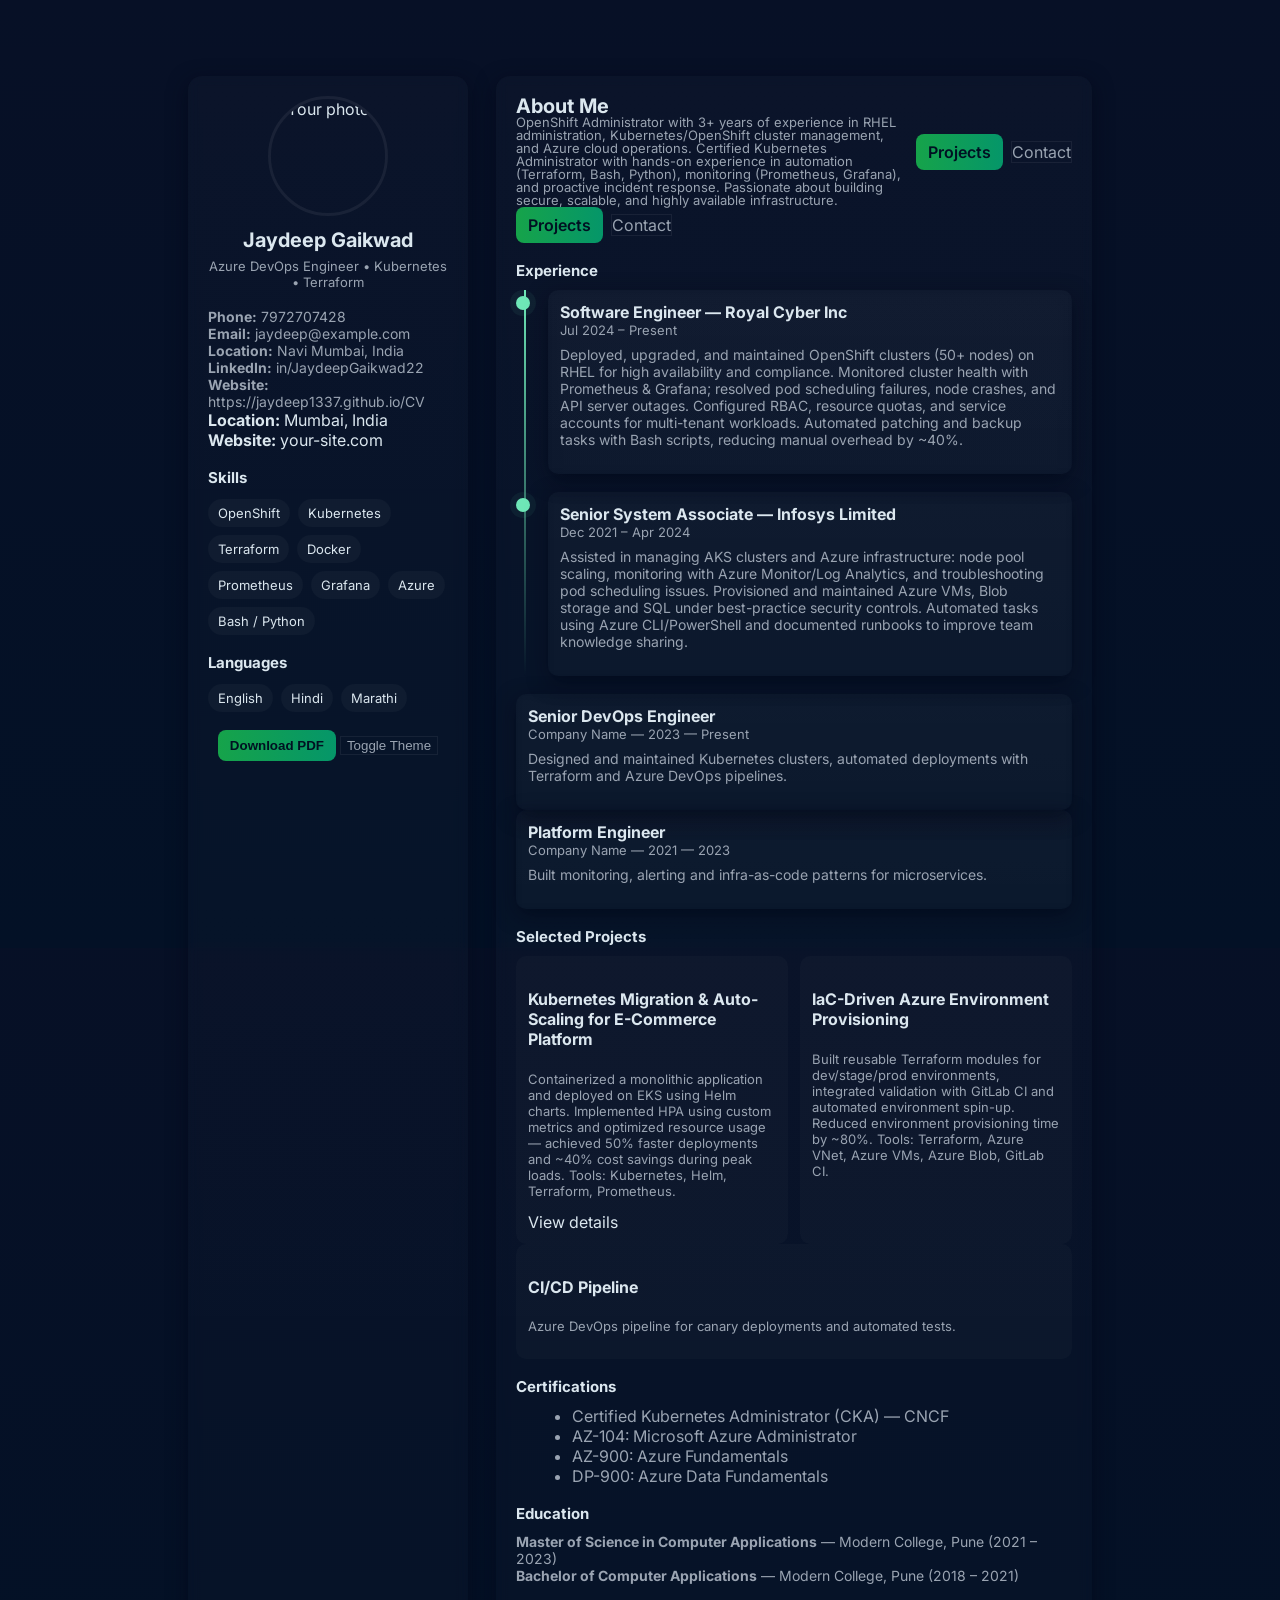
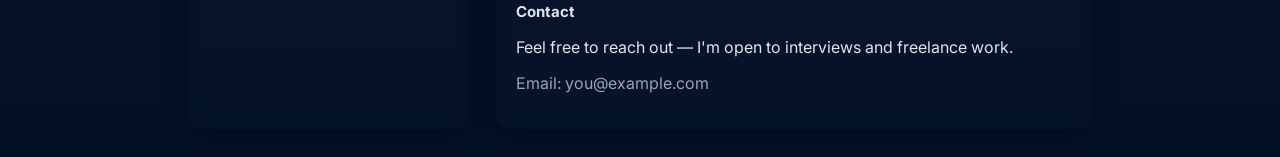
==== index.html @ 0536d194 "Add initial resume HTML structure" ====
<!doctype html>
<html lang="en">
<head>
  <meta charset="utf-8" />
  <meta name="viewport" content="width=device-width,initial-scale=1" />
  <title>Your Name — Resume</title>
  <meta name="description" content="Animated, responsive resume / CV" />
  <!-- Google Font -->
  <link href="https://fonts.googleapis.com/css2?family=Inter:wght@300;400;600;700&display=swap" rel="stylesheet">
  <style>
    /* ---------- CSS VARIABLES & RESET ---------- */
    :root{
      --bg: #0f1724;
      --card: #0b1220;
      --muted: #9aa4b2;
      --accent: #6ee7b7;
      --glass: rgba(255,255,255,0.03);
      --radius: 14px;
      --max-width: 960px;
      --trans: 400ms cubic-bezier(.2,.9,.2,1);
    }
    *{box-sizing:border-box}
    html,body{height:100%;margin:0;font-family:Inter,system-ui,Segoe UI,Roboto,'Helvetica Neue',Arial;color: #dbe7ef;background: linear-gradient(180deg,#071026 0%, #031126 100%);-webkit-font-smoothing:antialiased}
    a{color:inherit;text-decoration:none}

    /* ---------- LAYOUT ---------- */
    .wrap{max-width:var(--max-width);margin:48px auto;padding:28px;display:grid;grid-template-columns:280px 1fr;gap:28px}
    @media (max-width:880px){.wrap{grid-template-columns:1fr;padding:20px} .left{order:2} .right{order:1}}

    .card{background:linear-gradient(180deg, rgba(255,255,255,0.02), rgba(255,255,255,0.01));backdrop-filter: blur(6px);padding:20px;border-radius:var(--radius);box-shadow:0 6px 20px rgba(2,6,23,0.6)}

    /* ---------- LEFT COLUMN ---------- */
    .left .photo{width:120px;height:120px;border-radius:50%;overflow:hidden;margin:0 auto;border:3px solid rgba(255,255,255,0.06)}
    .name{margin-top:12px;text-align:center}
    .name h1{font-size:20px;margin:0}
    .name p{margin:6px 0 0;color:var(--muted);font-size:13px}
    .contact{margin-top:16px;font-size:14px;color:var(--muted)}
    .skill-list{display:flex;flex-wrap:wrap;gap:8px;margin-top:12px}
    .skill{background:var(--glass);padding:6px 10px;border-radius:999px;font-size:13px}

    /* ---------- RIGHT COLUMN ---------- */
    .hero{display:flex;align-items:center;justify-content:space-between;gap:12px}
    .title{line-height:1}
    .title h2{margin:0;font-size:20px}
    .title span{display:block;color:var(--muted);font-size:13px}

    .section{margin-top:18px}
    .section h3{margin:0 0 10px 0;font-size:15px}
    .exp-item{padding:12px;border-radius:10px;transition:transform var(--trans)}

    /* ---------- TIMELINE ---------- */
    .timeline{position:relative}
    .timeline::before{content:'';position:absolute;left:8px;top:0;bottom:0;width:2px;background:linear-gradient(180deg,var(--accent),transparent)}
    .timeline .entry{position:relative;padding-left:32px;margin-bottom:18px}
    .timeline .entry .dot{position:absolute;left:0;top:6px;width:14px;height:14px;border-radius:50%;background:var(--accent);box-shadow:0 0 0 6px rgba(110,231,183,0.06)}

    /* ---------- PROJECT CARDS ---------- */
    .projects{display:grid;grid-template-columns:repeat(auto-fit,minmax(220px,1fr));gap:12px}
    .project{padding:12px;border-radius:10px;background:rgba(255,255,255,0.02)}

    /* ---------- CTA FOOTER ---------- */
    .cta{display:flex;gap:8px;align-items:center}
    .btn{padding:8px 12px;border-radius:8px;border:0;background:linear-gradient(90deg,#16a34a,#059669);color:#012;cursor:pointer;font-weight:600}
    .ghost{background:transparent;border:1px solid rgba(255,255,255,0.06);color:var(--muted)}

    /* ---------- ANIMATIONS & REVEAL ---------- */
    .reveal{opacity:0;transform:translateY(16px);transition:opacity 520ms ease,transform 520ms ease}
    .reveal.is-visible{opacity:1;transform:none}
    .fade-in{animation:float 6s ease-in-out infinite}
    @keyframes float{0%{transform:translateY(0)}50%{transform:translateY(-6px)}100%{transform:translateY(0)}}

    /* ---------- PRINT STYLES ---------- */
    @media print{body{background:white;color:black} .wrap{max-width:100%;grid-template-columns:1fr} .left .photo{display:none} .btn, .ghost{display:none}}
  </style>
</head>
<body>
  <main class="wrap">
    <aside class="left card">
      <div class="photo">
        <!-- Replace with your profile image (square) -->
        <img src="https://avatars.githubusercontent.com/u/0?v=4" alt="Your photo" style="width:100%;height:100%;object-fit:cover">
      </div>
      <div class="name">
        <h1 id="your-name">Jaydeep Gaikwad</h1>
        <p id="role">Red Hat OpenShift Engineer • Azure • Kubernetes • Terraform</p>
      </div>

      <div class="section contact" aria-label="contact">
        <div><strong>Phone:</strong> 7972707428</div>
        <div><strong>Email:</strong> <a href="mailto:jaydeep.gaikwad@outlook.com" id="email">jaydeep.gaikwad@outlook.com</a></div>
        <div><strong>Location:</strong> Navi Mumbai, India</div>
        <div><strong>LinkedIn:</strong> <a href="https://www.linkedin.com/in/JaydeepGaikwad22" target="_blank">in/JaydeepGaikwad22</a></div>
        <div><strong>Website:</strong> <a href="https://jaydeep1337.github.io/CV" id="website">https://jaydeep1337.github.io/CV</a></div>
      </div>
        <div><strong>Location:</strong> Mumbai, India</div>
        <div><strong>Website:</strong> <a href="#" id="website">your-site.com</a></div>
      </div>

      <div class="section">
        <h3>Skills</h3>
        <div class="skill-list" id="skills">
          <span class="skill">OpenShift</span>
          <span class="skill">Kubernetes</span>
          <span class="skill">Terraform</span>
          <span class="skill">Docker</span>
          <span class="skill">Prometheus</span>
          <span class="skill">Grafana</span>
          <span class="skill">Azure</span>
          <span class="skill">Bash / Python</span>
        </div>
      </div>

      <div class="section">
        <h3>Languages</h3>
        <div class="skill-list">
          <span class="skill">English</span>
          <span class="skill">Hindi</span>
          <span class="skill">Marathi</span>
        </div>
      </div>

      <div class="section" style="margin-top:18px;text-align:center">
        <button class="btn" onclick="downloadPDF()">Download PDF</button>
        <button class="ghost" onclick="toggleTheme()">Toggle Theme</button>
      </div>
    </aside>

    <section class="right card">
      <div class="hero">
        <div class="title">
          <h2 class="reveal">About Me</h2>
          <span class="reveal">OpenShift Administrator with 3+ years of experience in RHEL administration, Kubernetes/OpenShift cluster management, and Azure cloud operations. Certified Kubernetes Administrator with hands-on experience in automation (Terraform, Bash, Python), monitoring (Prometheus, Grafana), and proactive incident response. Passionate about building secure, scalable, and highly available infrastructure.</span>
        </div>
        <div class="cta">
          <a class="btn" href="#projects">Projects</a>
          <a class="ghost" href="#contact">Contact</a>
        </div>
      </div>
        <div class="cta">
          <a class="btn" href="#projects">Projects</a>
          <a class="ghost" href="#contact">Contact</a>
        </div>
      </div>

      <div class="section" id="experience">
        <h3>Experience</h3>
        <div class="timeline">
          <div class="entry reveal">
            <div class="dot"></div>
            <div class="exp-item card">
              <strong>Software Engineer — Royal Cyber Inc</strong>
              <div style="color:var(--muted);font-size:13px">Jul 2024 – Present</div>
              <p style="margin-top:8px;color:var(--muted);font-size:14px">Deployed, upgraded, and maintained OpenShift clusters (50+ nodes) on RHEL for high availability and compliance. Monitored cluster health with Prometheus & Grafana; resolved pod scheduling failures, node crashes, and API server outages. Configured RBAC, resource quotas, and service accounts for multi-tenant workloads. Automated patching and backup tasks with Bash scripts, reducing manual overhead by ~40%.</p>
            </div>
          </div>

          <div class="entry reveal">
            <div class="dot"></div>
            <div class="exp-item card">
              <strong>Senior System Associate — Infosys Limited</strong>
              <div style="color:var(--muted);font-size:13px">Dec 2021 – Apr 2024</div>
              <p style="margin-top:8px;color:var(--muted);font-size:14px">Assisted in managing AKS clusters and Azure infrastructure: node pool scaling, monitoring with Azure Monitor/Log Analytics, and troubleshooting pod scheduling issues. Provisioned and maintained Azure VMs, Blob storage and SQL under best-practice security controls. Automated tasks using Azure CLI/PowerShell and documented runbooks to improve team knowledge sharing.</p>
            </div>
          </div>
        </div>
            <div class="exp-item card">
              <strong>Senior DevOps Engineer</strong>
              <div style="color:var(--muted);font-size:13px">Company Name — 2023 — Present</div>
              <p style="margin-top:8px;color:var(--muted);font-size:14px">Designed and maintained Kubernetes clusters, automated deployments with Terraform and Azure DevOps pipelines.</p>
            </div>
          </div>

          <div class="entry reveal">
            <div class="dot"></div>
            <div class="exp-item card">
              <strong>Platform Engineer</strong>
              <div style="color:var(--muted);font-size:13px">Company Name — 2021 — 2023</div>
              <p style="margin-top:8px;color:var(--muted);font-size:14px">Built monitoring, alerting and infra-as-code patterns for microservices.
              </p>
            </div>
          </div>
        </div>
      </div>

      <div class="section" id="projects">
        <h3>Selected Projects</h3>
        <div class="projects">
          <article class="project reveal">
            <h4>Kubernetes Migration & Auto-Scaling for E-Commerce Platform</h4>
            <p style="color:var(--muted);font-size:13px">Containerized a monolithic application and deployed on EKS using Helm charts. Implemented HPA using custom metrics and optimized resource usage — achieved 50% faster deployments and ~40% cost savings during peak loads. Tools: Kubernetes, Helm, Terraform, Prometheus.</p>
            <div style="margin-top:8px"><a href="#">View details</a></div>
          </article>

          <article class="project reveal">
            <h4>IaC-Driven Azure Environment Provisioning</h4>
            <p style="color:var(--muted);font-size:13px">Built reusable Terraform modules for dev/stage/prod environments, integrated validation with GitLab CI and automated environment spin-up. Reduced environment provisioning time by ~80%. Tools: Terraform, Azure VNet, Azure VMs, Azure Blob, GitLab CI.</p>
          </article>
        </div>
          </article>

          <article class="project reveal">
            <h4>CI/CD Pipeline</h4>
            <p style="color:var(--muted);font-size:13px">Azure DevOps pipeline for canary deployments and automated tests.</p>
          </article>
        </div>
      </div>

      <div class="section" id="certifications">
        <h3>Certifications</h3>
        <ul style="color:var(--muted);margin:8px 0 0 16px">
          <li>Certified Kubernetes Administrator (CKA) — CNCF</li>
          <li>AZ-104: Microsoft Azure Administrator</li>
          <li>AZ-900: Azure Fundamentals</li>
          <li>DP-900: Azure Data Fundamentals</li>
        </ul>
      </div>

      <div class="section" id="education">
        <h3>Education</h3>
        <div style="color:var(--muted);font-size:14px">
          <strong>Master of Science in Computer Applications</strong> — Modern College, Pune (2021 – 2023)<br>
          <strong>Bachelor of Computer Applications</strong> — Modern College, Pune (2018 – 2021)
        </div>
      </div>

      <div class="section" id="contact">
        <h3>Contact</h3>
        <p id="contact-para" class="reveal">Feel free to reach out — I'm open to interviews and freelance work.</p>
        <p style="color:var(--muted)">Email: <a href="mailto:you@example.com">you@example.com</a></p>
      </div>

    </section>
  </main>

  <script>
    // ---------- Simple reveal on scroll (no deps) ----------
    const io = new IntersectionObserver((entries)=>{
      entries.forEach(e=>{
        if(e.isIntersecting) e.target.classList.add('is-visible');
      });
    },{threshold:0.12});

    document.querySelectorAll('.reveal').forEach(el=>io.observe(el));

    // ---------- Theme toggle (example) ----------
    function toggleTheme(){
      if(document.documentElement.style.getPropertyValue('--bg') === ''){
        // simple example: invert
        document.documentElement.style.setProperty('--bg','#ffffff');
        document.documentElement.style.setProperty('--card','#f8fafc');
        document.documentElement.style.setProperty('--muted','#475569');
      } else {
        document.documentElement.style.removeProperty('--bg');
        document.documentElement.style.removeProperty('--card');
        document.documentElement.style.removeProperty('--muted');
      }
    }

    // ---------- Download as PDF (print media) ----------
    function downloadPDF(){
      // This triggers the browser print dialog which can 'Save as PDF'
      window.print();
    }

    // Small helper: replace placeholders if you want to inject dynamic data
    const data = {
      name: 'Jaydeep Gaikwad',
      role: 'Azure DevOps Engineer • Kubernetes • Terraform',
      email: 'jaydeep@example.com',
      website: 'https://jaydeep1337.github.io/CV'
    };
    document.getElementById('your-name').textContent = data.name;
    document.getElementById('role').textContent = data.role;
    document.getElementById('email').textContent = data.email; document.getElementById('email').href = 'mailto:'+data.email;
    document.getElementById('website').textContent = data.website; document.getElementById('website').href = data.website;

    // Accessibility: reduce motion if user prefers
    const mq = window.matchMedia('(prefers-reduced-motion: reduce)');
    if(mq.matches){
      document.querySelectorAll('.fade-in').forEach(n=>n.style.animation='none');
    }
  </script>

  <!--
    HOW TO CUSTOMIZE
    1) Replace the photo URL in <img src=...> with your avatar (square image).
    2) Update the `data` object inside the <script> with real name, role, email & website.
    3) Replace experience/project entries in the HTML where marked.
    4) For larger changes, split CSS into style.css and JS into main.js and update the <link>/<script> accordingly.
    5) To host: commit this file as index.html in the repo's root or the gh-pages branch.
    6) For animated sections using libraries, consider adding AOS (https://michalsnik.github.io/aos/) or GSAP for advanced motion.

    WANT ME TO INTEGRATE YOUR RESUME?
    - If you paste your latest resume text or share a PDF, I can integrate the Experience and Projects sections directly into this file and provide the ready-to-upload index.html for you.
  -->
</body>
</html>
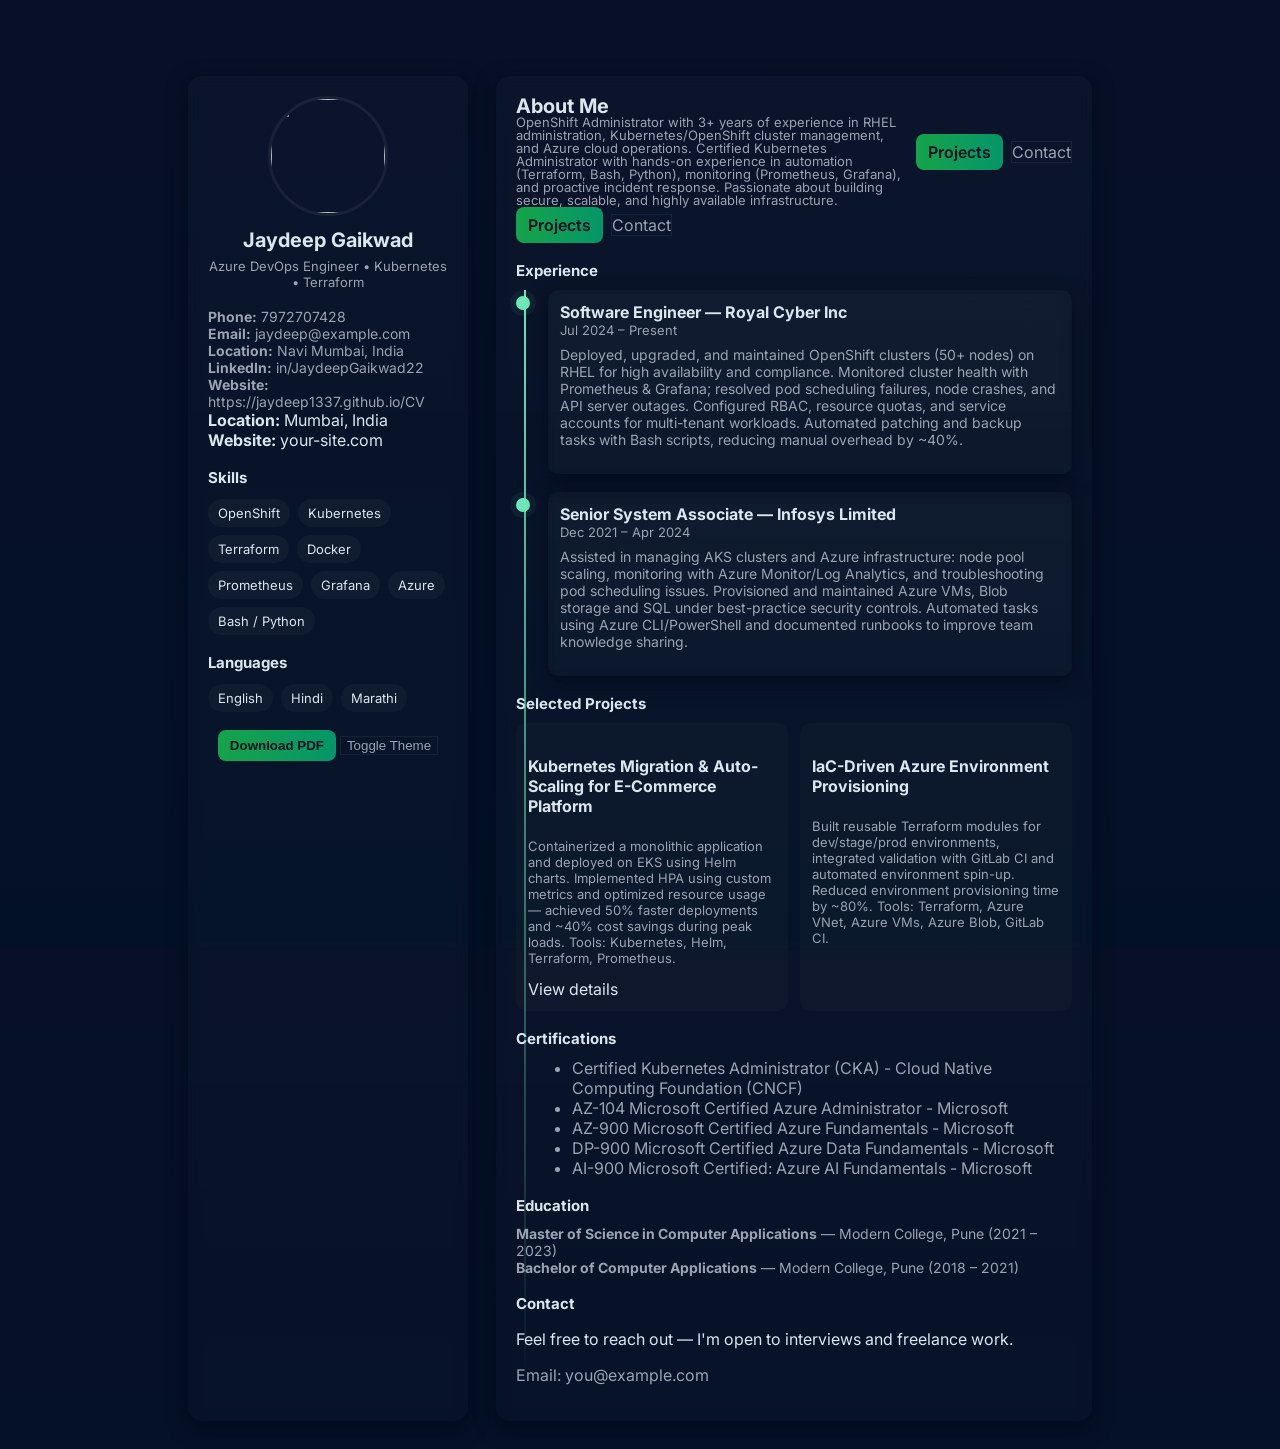
==== commit 9030221a: "Update profile image and certifications links Updated profile image and modified certifications sect" ====
--- a/index.html
+++ b/index.html
@@ -78,7 +78,7 @@
     <aside class="left card">
       <div class="photo">
         <!-- Replace with your profile image (square) -->
-        <img src="https://avatars.githubusercontent.com/u/0?v=4" alt="Your photo" style="width:100%;height:100%;object-fit:cover">
+        <img src="Photo 2X2.jpg" style="width:100%;height:100%;object-fit:cover">
       </div>
       <div class="name">
         <h1 id="your-name">Jaydeep Gaikwad</h1>
@@ -160,25 +160,7 @@
               <strong>Senior System Associate — Infosys Limited</strong>
               <div style="color:var(--muted);font-size:13px">Dec 2021 – Apr 2024</div>
               <p style="margin-top:8px;color:var(--muted);font-size:14px">Assisted in managing AKS clusters and Azure infrastructure: node pool scaling, monitoring with Azure Monitor/Log Analytics, and troubleshooting pod scheduling issues. Provisioned and maintained Azure VMs, Blob storage and SQL under best-practice security controls. Automated tasks using Azure CLI/PowerShell and documented runbooks to improve team knowledge sharing.</p>
-            </div>
-          </div>
-        </div>
-            <div class="exp-item card">
-              <strong>Senior DevOps Engineer</strong>
-              <div style="color:var(--muted);font-size:13px">Company Name — 2023 — Present</div>
-              <p style="margin-top:8px;color:var(--muted);font-size:14px">Designed and maintained Kubernetes clusters, automated deployments with Terraform and Azure DevOps pipelines.</p>
-            </div>
-          </div>
-
-          <div class="entry reveal">
-            <div class="dot"></div>
-            <div class="exp-item card">
-              <strong>Platform Engineer</strong>
-              <div style="color:var(--muted);font-size:13px">Company Name — 2021 — 2023</div>
-              <p style="margin-top:8px;color:var(--muted);font-size:14px">Built monitoring, alerting and infra-as-code patterns for microservices.
-              </p>
-            </div>
-          </div>
+          
         </div>
       </div>
 
@@ -196,22 +178,17 @@
             <p style="color:var(--muted);font-size:13px">Built reusable Terraform modules for dev/stage/prod environments, integrated validation with GitLab CI and automated environment spin-up. Reduced environment provisioning time by ~80%. Tools: Terraform, Azure VNet, Azure VMs, Azure Blob, GitLab CI.</p>
           </article>
         </div>
-          </article>
-
-          <article class="project reveal">
-            <h4>CI/CD Pipeline</h4>
-            <p style="color:var(--muted);font-size:13px">Azure DevOps pipeline for canary deployments and automated tests.</p>
-          </article>
-        </div>
       </div>
 
       <div class="section" id="certifications">
         <h3>Certifications</h3>
         <ul style="color:var(--muted);margin:8px 0 0 16px">
-          <li>Certified Kubernetes Administrator (CKA) — CNCF</li>
-          <li>AZ-104: Microsoft Azure Administrator</li>
-          <li>AZ-900: Azure Fundamentals</li>
-          <li>DP-900: Azure Data Fundamentals</li>
+          <li><a href="https://www.credly.com/badges/fdc2458e-3810-4c6b-9fe1-e3ee1b8af3bd">Certified Kubernetes Administrator (CKA) - Cloud Native Computing Foundation (CNCF)</a></li>
+          <li><a href="https://learn.microsoft.com/api/credentials/share/en-in/jaydeepgaikwad-8213/BD0712D88C8EB46?sharingId=7739C0899A18B076">AZ-104 Microsoft Certified Azure Administrator - Microsoft</a></li>
+          <li><a href="https://learn.microsoft.com/api/credentials/share/en-in/jaydeepgaikwad-8213/B1C4F7766EC6A7BA?sharingId=7739C0899A18B076">AZ-900 Microsoft Certified Azure Fundamentals - Microsoft</a></li>
+          <li><a href="https://learn.microsoft.com/api/credentials/share/en-us/jaydeepgaikwad-8213/66A38B72483E675B?sharingId=7739C0899A18B076">DP-900 Microsoft Certified Azure Data Fundamentals - Microsoft</a></li>
+          <li><a href="https://learn.microsoft.com/en-us/users/jaydeepgaikwad-8213/credentials/60496a4c450814a5?">AI-900 Microsoft Certified: Azure AI Fundamentals - Microsoft</a></li>
+        
         </ul>
       </div>
 
@@ -267,13 +244,10 @@
       name: 'Jaydeep Gaikwad',
       role: 'Azure DevOps Engineer • Kubernetes • Terraform',
       email: 'jaydeep@example.com',
-      website: 'https://jaydeep1337.github.io/CV'
     };
     document.getElementById('your-name').textContent = data.name;
     document.getElementById('role').textContent = data.role;
     document.getElementById('email').textContent = data.email; document.getElementById('email').href = 'mailto:'+data.email;
-    document.getElementById('website').textContent = data.website; document.getElementById('website').href = data.website;
-
     // Accessibility: reduce motion if user prefers
     const mq = window.matchMedia('(prefers-reduced-motion: reduce)');
     if(mq.matches){
@@ -283,9 +257,6 @@
 
   <!--
     HOW TO CUSTOMIZE
-    1) Replace the photo URL in <img src=...> with your avatar (square image).
-    2) Update the `data` object inside the <script> with real name, role, email & website.
-    3) Replace experience/project entries in the HTML where marked.
     4) For larger changes, split CSS into style.css and JS into main.js and update the <link>/<script> accordingly.
     5) To host: commit this file as index.html in the repo's root or the gh-pages branch.
     6) For animated sections using libraries, consider adding AOS (https://michalsnik.github.io/aos/) or GSAP for advanced motion.
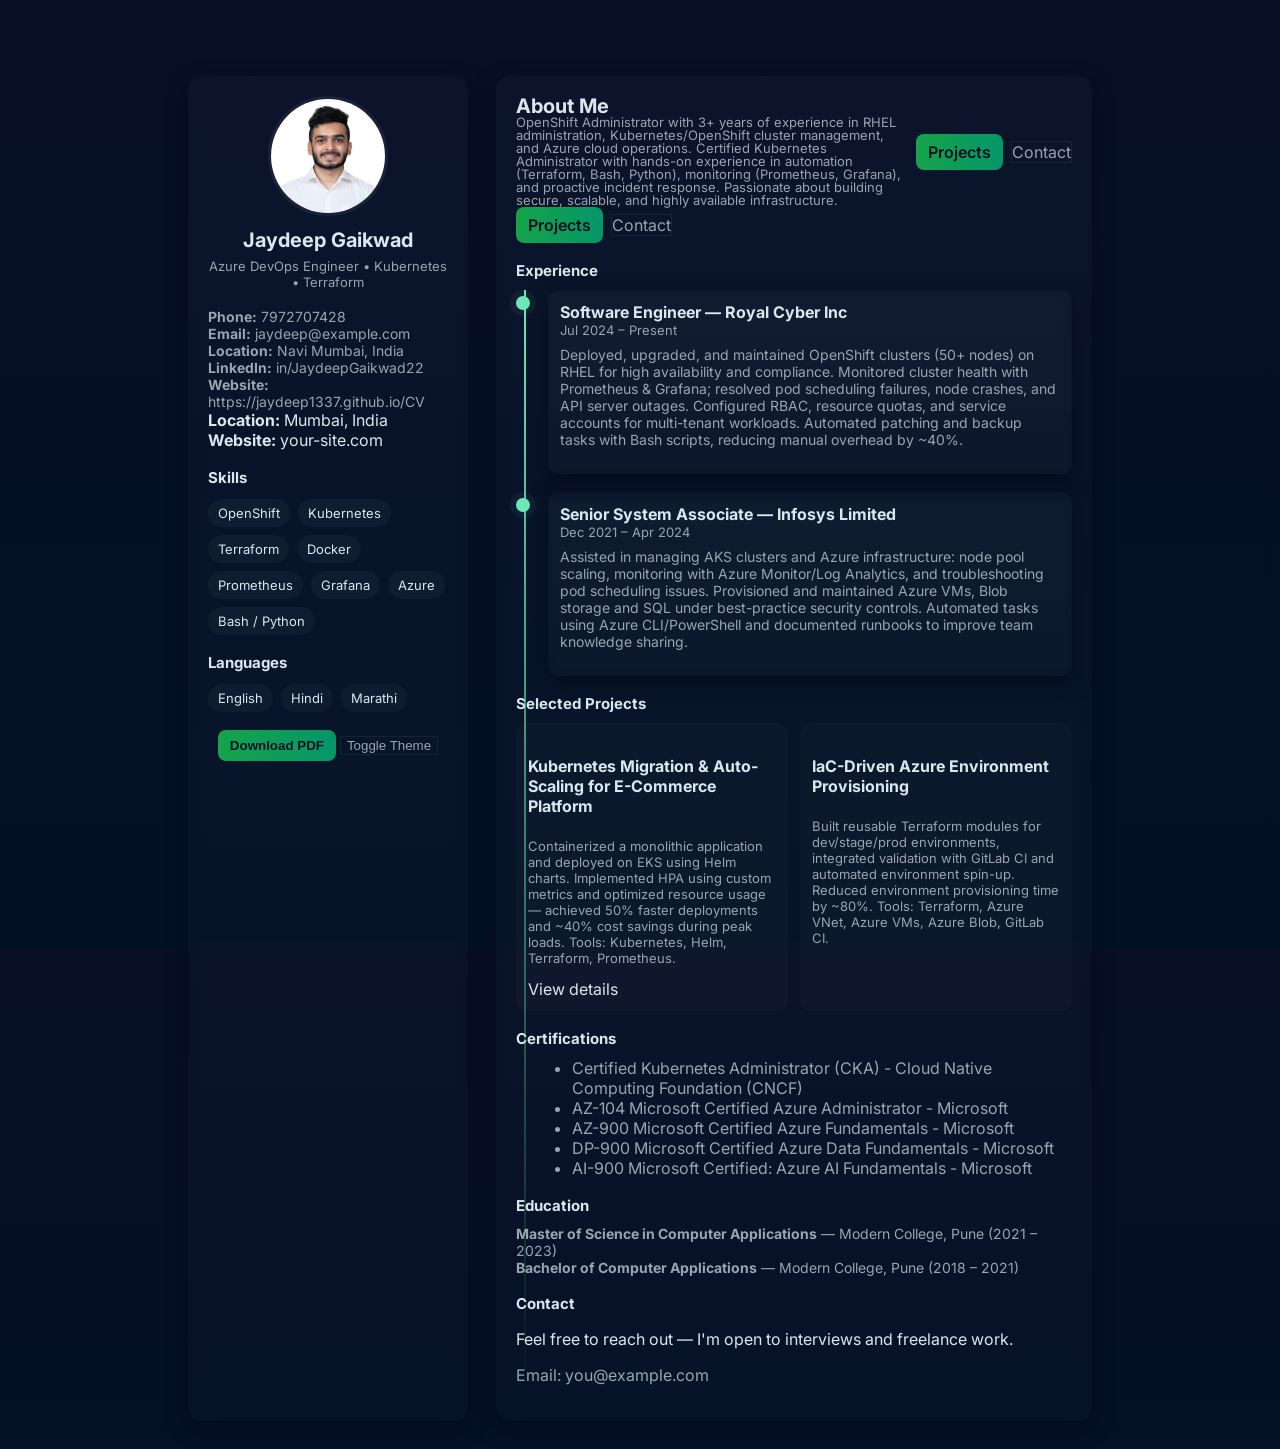
==== commit 20fd78d9: "Organize project structure" ====
--- a/index.html
+++ b/index.html
@@ -78,7 +78,7 @@
     <aside class="left card">
       <div class="photo">
         <!-- Replace with your profile image (square) -->
-        <img src="Photo 2X2.jpg" style="width:100%;height:100%;object-fit:cover">
+        <img src="images/Photo 2X2.jpg" style="width:100%;height:100%;object-fit:cover">
       </div>
       <div class="name">
         <h1 id="your-name">Jaydeep Gaikwad</h1>
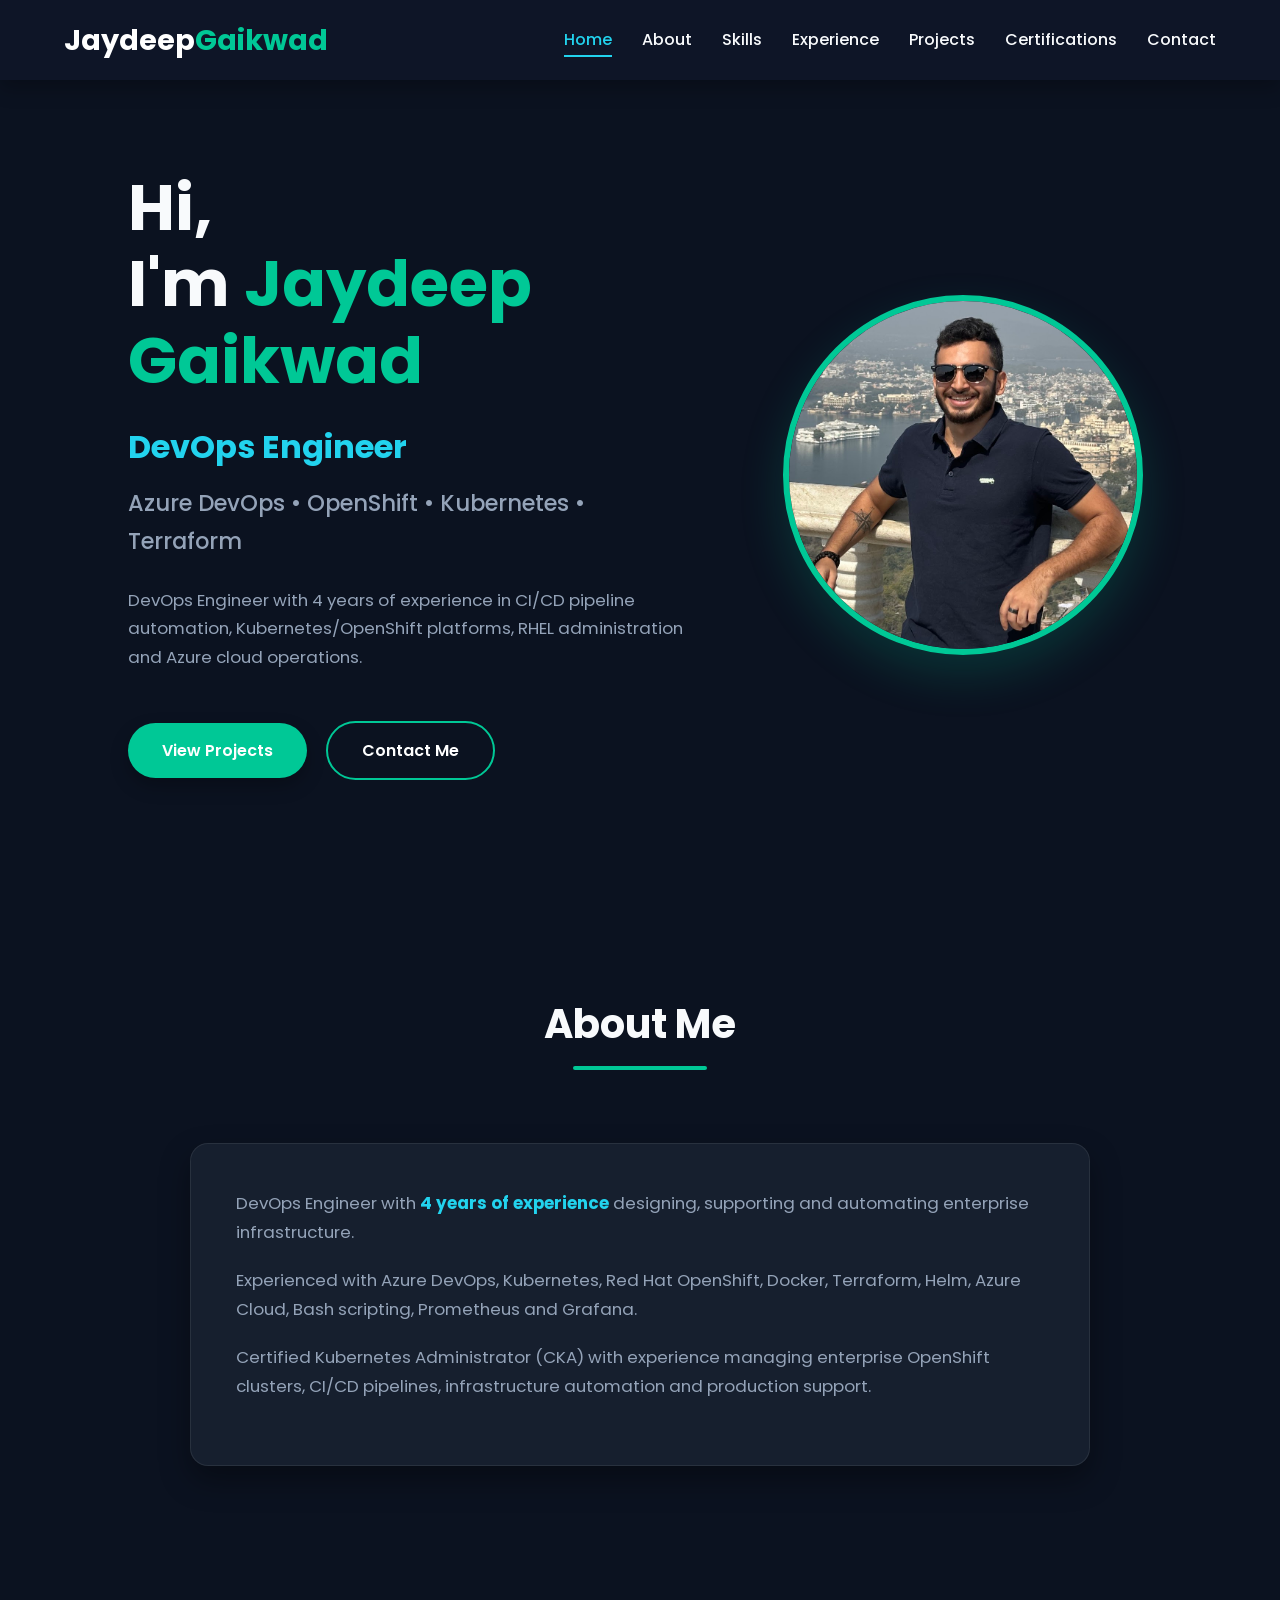
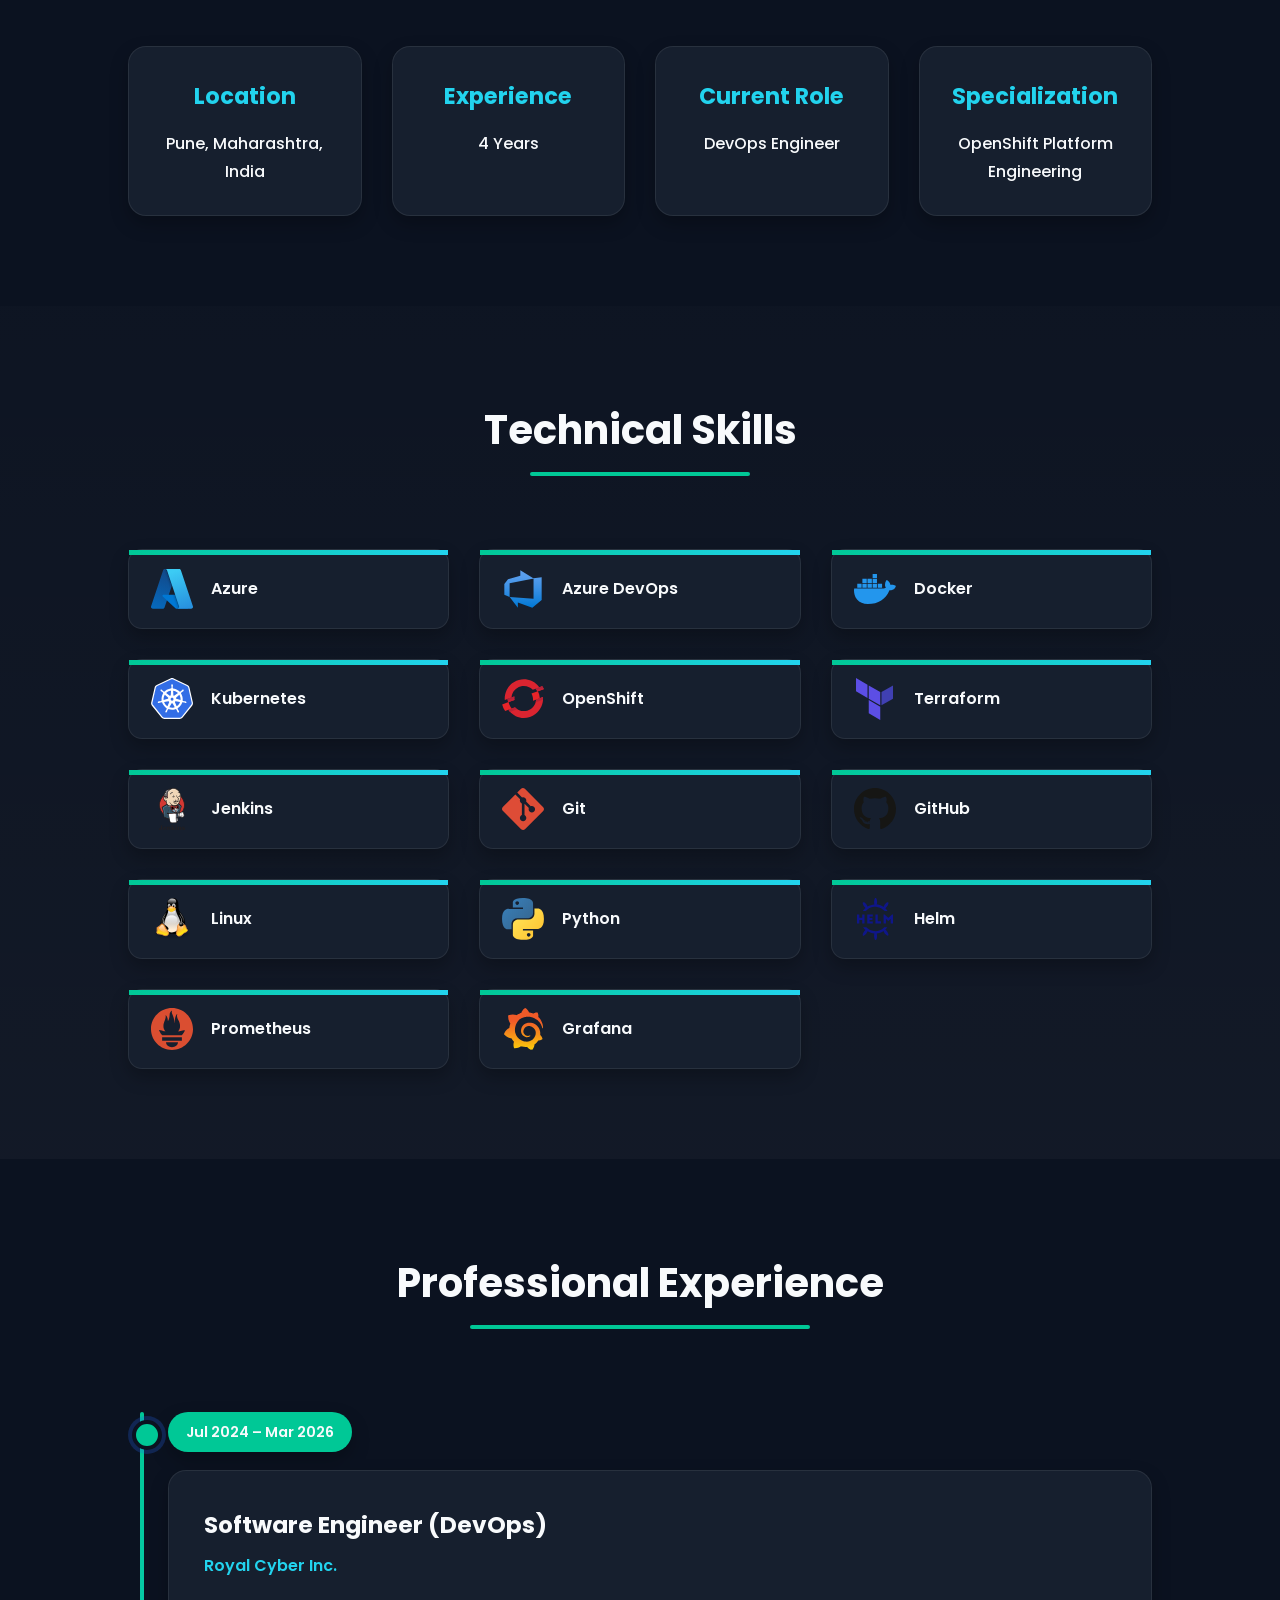
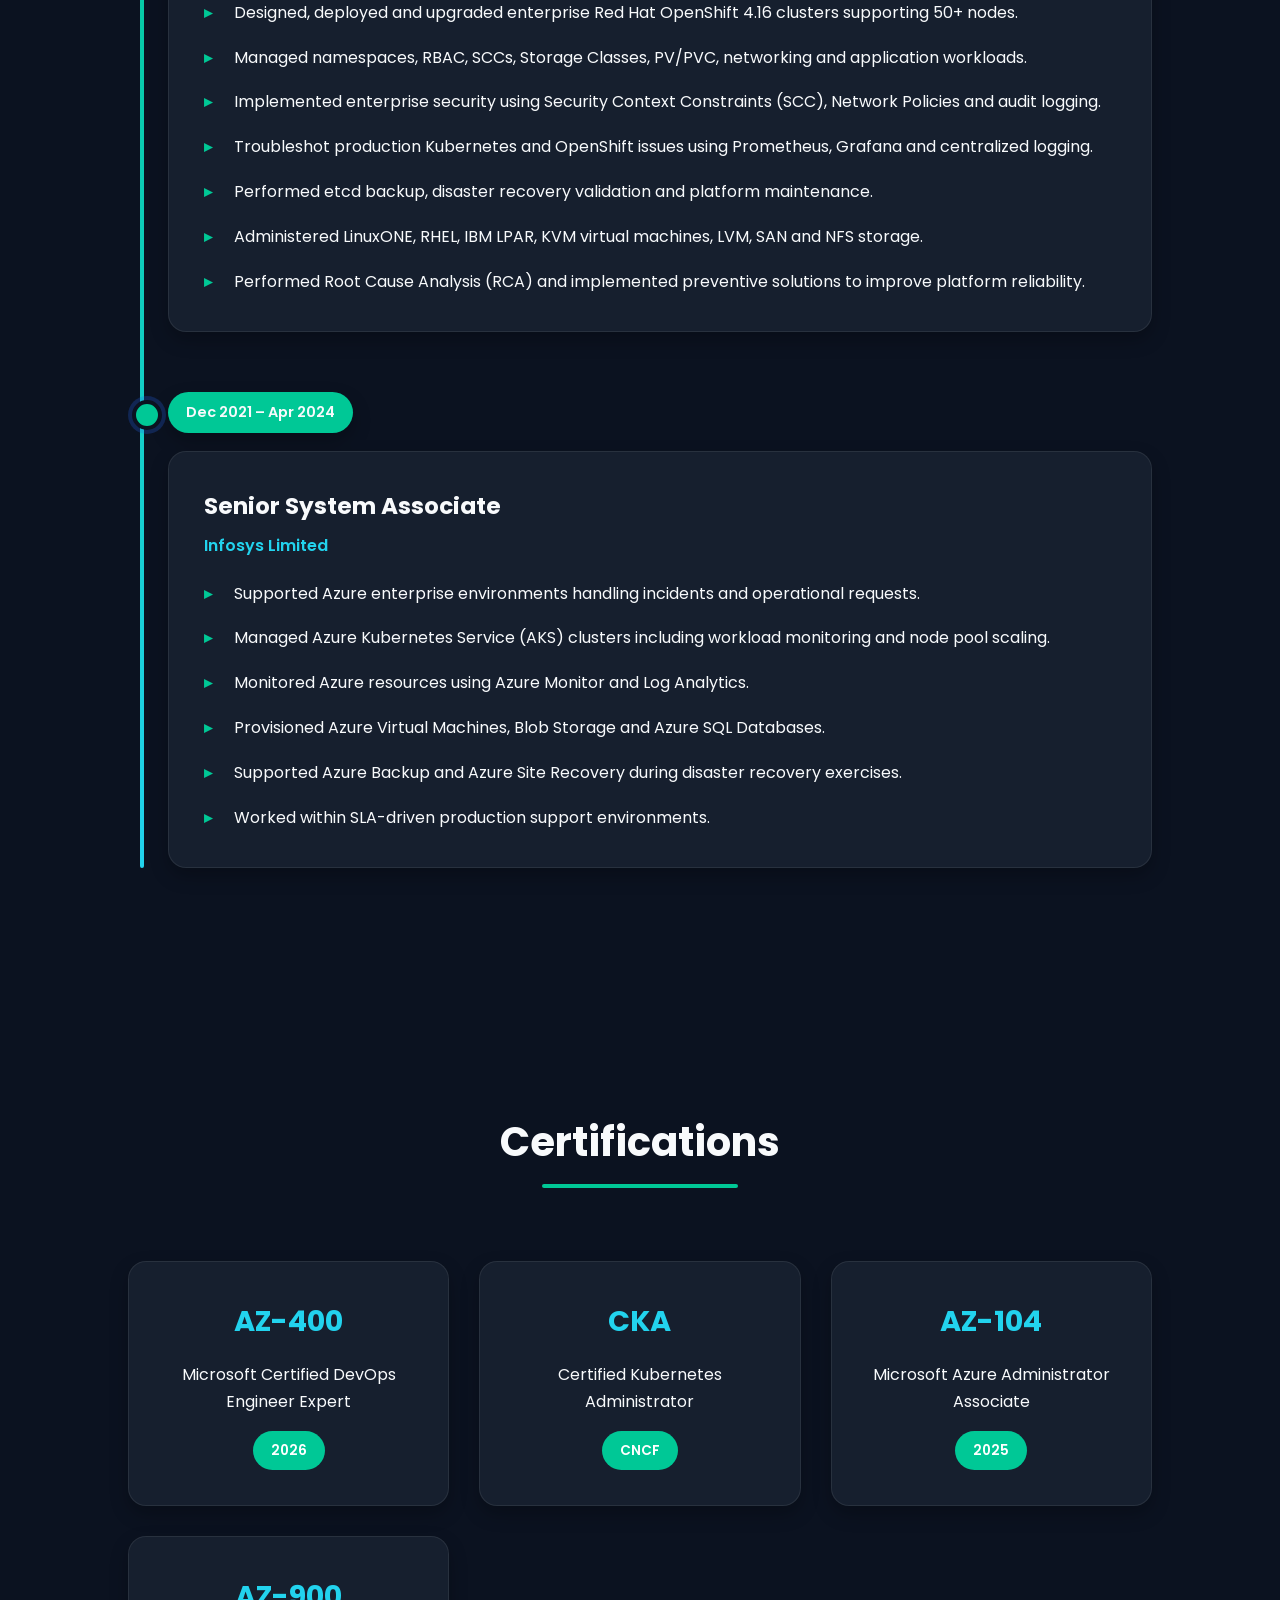
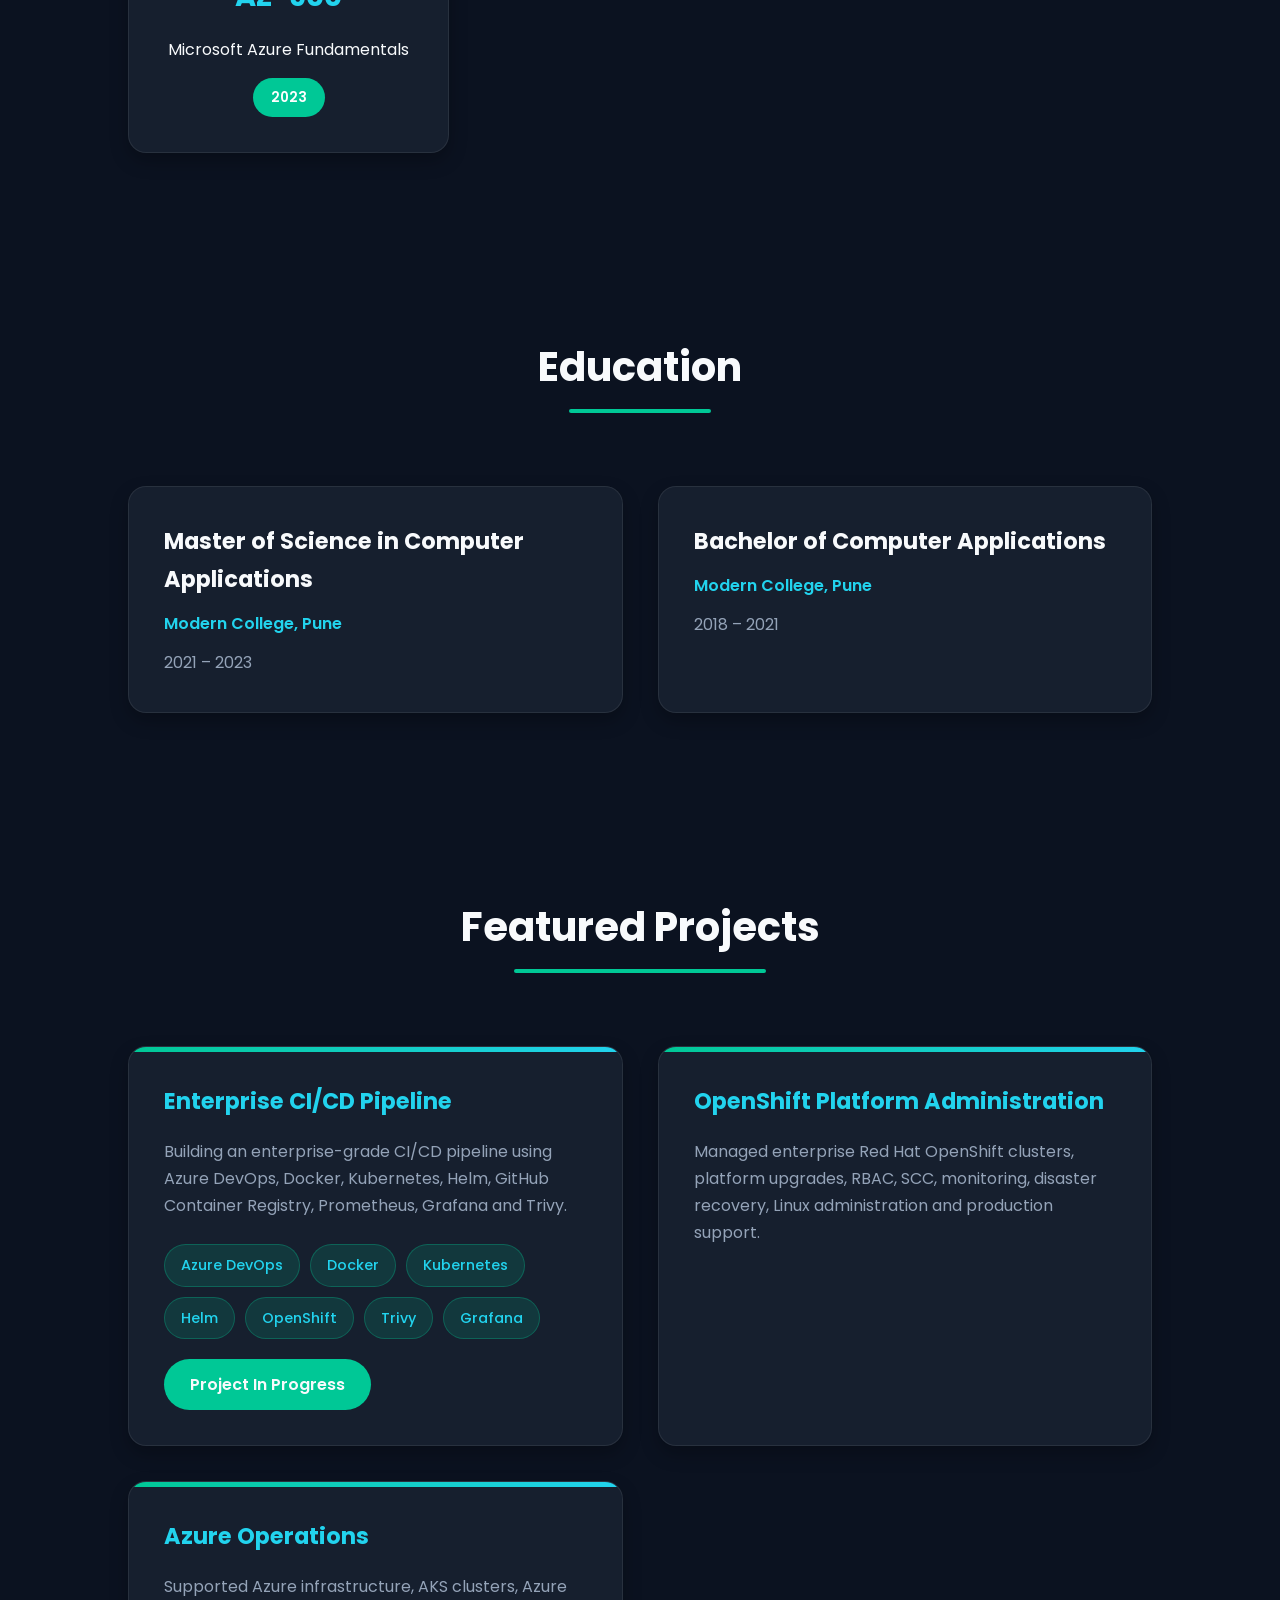
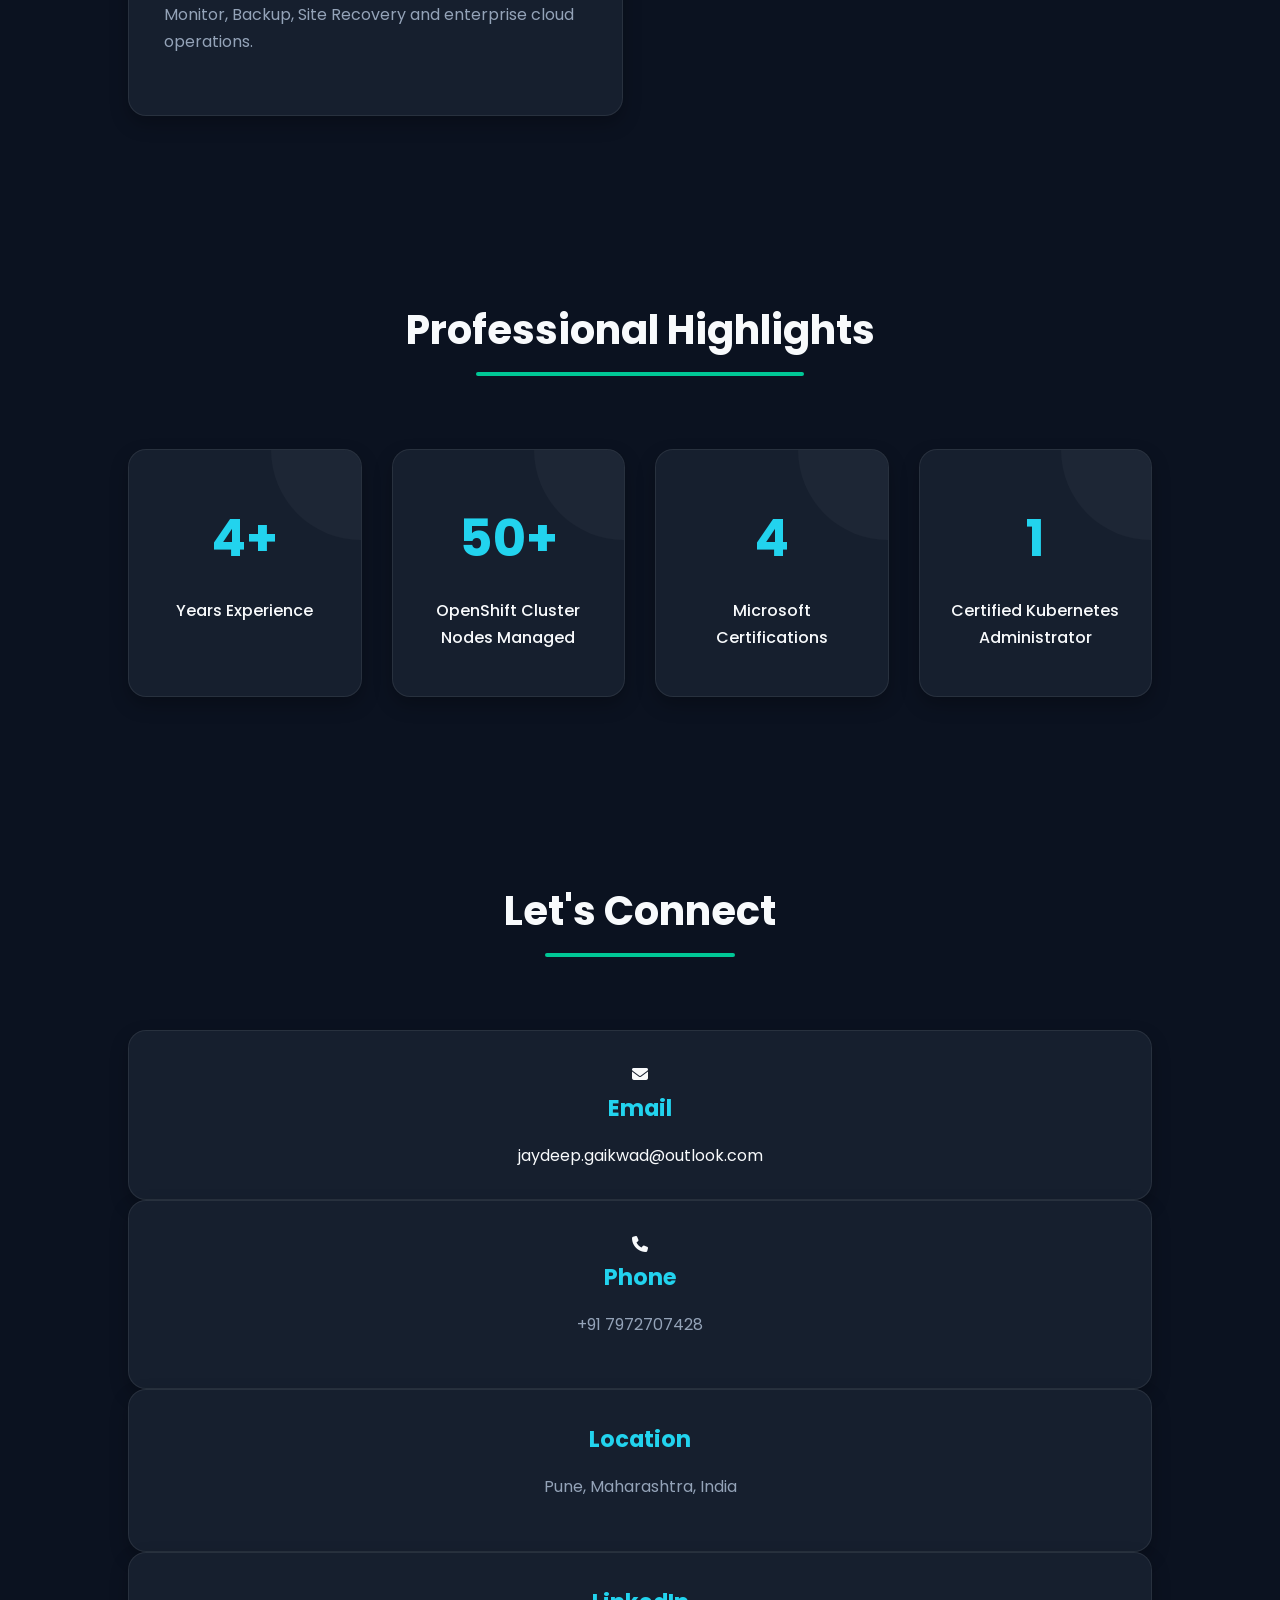
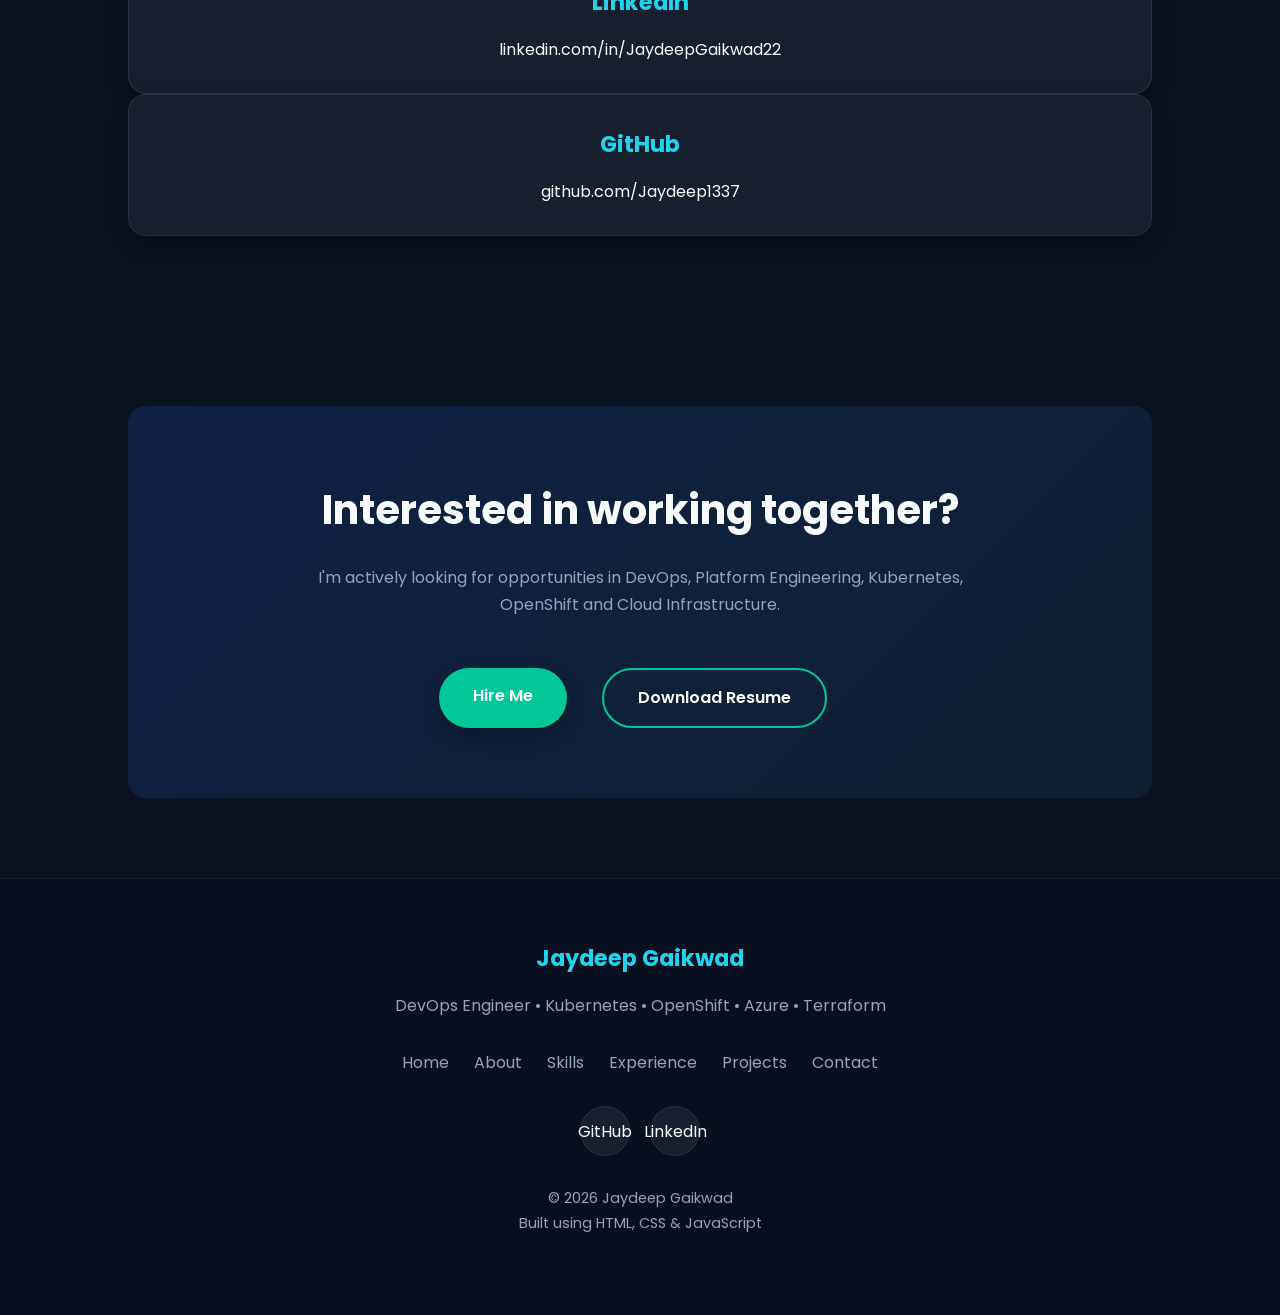
==== commit 9e275061: "Initial portfolio website" ====
--- a/index.html
+++ b/index.html
@@ -1,268 +1,824 @@
-<!doctype html>
+<!DOCTYPE html>
 <html lang="en">
+
 <head>
-  <meta charset="utf-8" />
-  <meta name="viewport" content="width=device-width,initial-scale=1" />
-  <title>Your Name — Resume</title>
-  <meta name="description" content="Animated, responsive resume / CV" />
-  <!-- Google Font -->
-  <link href="https://fonts.googleapis.com/css2?family=Inter:wght@300;400;600;700&display=swap" rel="stylesheet">
-  <style>
-    /* ---------- CSS VARIABLES & RESET ---------- */
-    :root{
-      --bg: #0f1724;
-      --card: #0b1220;
-      --muted: #9aa4b2;
-      --accent: #6ee7b7;
-      --glass: rgba(255,255,255,0.03);
-      --radius: 14px;
-      --max-width: 960px;
-      --trans: 400ms cubic-bezier(.2,.9,.2,1);
-    }
-    *{box-sizing:border-box}
-    html,body{height:100%;margin:0;font-family:Inter,system-ui,Segoe UI,Roboto,'Helvetica Neue',Arial;color: #dbe7ef;background: linear-gradient(180deg,#071026 0%, #031126 100%);-webkit-font-smoothing:antialiased}
-    a{color:inherit;text-decoration:none}
-
-    /* ---------- LAYOUT ---------- */
-    .wrap{max-width:var(--max-width);margin:48px auto;padding:28px;display:grid;grid-template-columns:280px 1fr;gap:28px}
-    @media (max-width:880px){.wrap{grid-template-columns:1fr;padding:20px} .left{order:2} .right{order:1}}
-
-    .card{background:linear-gradient(180deg, rgba(255,255,255,0.02), rgba(255,255,255,0.01));backdrop-filter: blur(6px);padding:20px;border-radius:var(--radius);box-shadow:0 6px 20px rgba(2,6,23,0.6)}
-
-    /* ---------- LEFT COLUMN ---------- */
-    .left .photo{width:120px;height:120px;border-radius:50%;overflow:hidden;margin:0 auto;border:3px solid rgba(255,255,255,0.06)}
-    .name{margin-top:12px;text-align:center}
-    .name h1{font-size:20px;margin:0}
-    .name p{margin:6px 0 0;color:var(--muted);font-size:13px}
-    .contact{margin-top:16px;font-size:14px;color:var(--muted)}
-    .skill-list{display:flex;flex-wrap:wrap;gap:8px;margin-top:12px}
-    .skill{background:var(--glass);padding:6px 10px;border-radius:999px;font-size:13px}
-
-    /* ---------- RIGHT COLUMN ---------- */
-    .hero{display:flex;align-items:center;justify-content:space-between;gap:12px}
-    .title{line-height:1}
-    .title h2{margin:0;font-size:20px}
-    .title span{display:block;color:var(--muted);font-size:13px}
-
-    .section{margin-top:18px}
-    .section h3{margin:0 0 10px 0;font-size:15px}
-    .exp-item{padding:12px;border-radius:10px;transition:transform var(--trans)}
-
-    /* ---------- TIMELINE ---------- */
-    .timeline{position:relative}
-    .timeline::before{content:'';position:absolute;left:8px;top:0;bottom:0;width:2px;background:linear-gradient(180deg,var(--accent),transparent)}
-    .timeline .entry{position:relative;padding-left:32px;margin-bottom:18px}
-    .timeline .entry .dot{position:absolute;left:0;top:6px;width:14px;height:14px;border-radius:50%;background:var(--accent);box-shadow:0 0 0 6px rgba(110,231,183,0.06)}
-
-    /* ---------- PROJECT CARDS ---------- */
-    .projects{display:grid;grid-template-columns:repeat(auto-fit,minmax(220px,1fr));gap:12px}
-    .project{padding:12px;border-radius:10px;background:rgba(255,255,255,0.02)}
-
-    /* ---------- CTA FOOTER ---------- */
-    .cta{display:flex;gap:8px;align-items:center}
-    .btn{padding:8px 12px;border-radius:8px;border:0;background:linear-gradient(90deg,#16a34a,#059669);color:#012;cursor:pointer;font-weight:600}
-    .ghost{background:transparent;border:1px solid rgba(255,255,255,0.06);color:var(--muted)}
-
-    /* ---------- ANIMATIONS & REVEAL ---------- */
-    .reveal{opacity:0;transform:translateY(16px);transition:opacity 520ms ease,transform 520ms ease}
-    .reveal.is-visible{opacity:1;transform:none}
-    .fade-in{animation:float 6s ease-in-out infinite}
-    @keyframes float{0%{transform:translateY(0)}50%{transform:translateY(-6px)}100%{transform:translateY(0)}}
-
-    /* ---------- PRINT STYLES ---------- */
-    @media print{body{background:white;color:black} .wrap{max-width:100%;grid-template-columns:1fr} .left .photo{display:none} .btn, .ghost{display:none}}
-  </style>
+    <meta charset="UTF-8">
+    <meta name="viewport" content="width=device-width, initial-scale=1.0">
+
+    <title>Jaydeep Gaikwad | DevOps Engineer</title>
+
+    <meta name="description"
+        content="Jaydeep Gaikwad - DevOps Engineer specializing in Azure DevOps, Kubernetes, OpenShift, Terraform and Cloud Infrastructure.">
+
+    <link rel="preconnect" href="https://fonts.googleapis.com">
+    <link rel="preconnect" href="https://fonts.gstatic.com" crossorigin>
+
+    <link href="https://fonts.googleapis.com/css2?family=Poppins:wght@300;400;500;600;700&display=swap"
+        rel="stylesheet">
+    <link rel="stylesheet"
+        href="https://cdnjs.cloudflare.com/ajax/libs/font-awesome/6.7.2/css/all.min.css">
+
+    <link rel="stylesheet" href="style.css">
+
 </head>
+
 <body>
-  <main class="wrap">
-    <aside class="left card">
-      <div class="photo">
-        <!-- Replace with your profile image (square) -->
-        <img src="images/Photo 2X2.jpg" style="width:100%;height:100%;object-fit:cover">
-      </div>
-      <div class="name">
-        <h1 id="your-name">Jaydeep Gaikwad</h1>
-        <p id="role">Red Hat OpenShift Engineer • Azure • Kubernetes • Terraform</p>
-      </div>
-
-      <div class="section contact" aria-label="contact">
-        <div><strong>Phone:</strong> 7972707428</div>
-        <div><strong>Email:</strong> <a href="mailto:jaydeep.gaikwad@outlook.com" id="email">jaydeep.gaikwad@outlook.com</a></div>
-        <div><strong>Location:</strong> Navi Mumbai, India</div>
-        <div><strong>LinkedIn:</strong> <a href="https://www.linkedin.com/in/JaydeepGaikwad22" target="_blank">in/JaydeepGaikwad22</a></div>
-        <div><strong>Website:</strong> <a href="https://jaydeep1337.github.io/CV" id="website">https://jaydeep1337.github.io/CV</a></div>
-      </div>
-        <div><strong>Location:</strong> Mumbai, India</div>
-        <div><strong>Website:</strong> <a href="#" id="website">your-site.com</a></div>
-      </div>
-
-      <div class="section">
-        <h3>Skills</h3>
-        <div class="skill-list" id="skills">
-          <span class="skill">OpenShift</span>
-          <span class="skill">Kubernetes</span>
-          <span class="skill">Terraform</span>
-          <span class="skill">Docker</span>
-          <span class="skill">Prometheus</span>
-          <span class="skill">Grafana</span>
-          <span class="skill">Azure</span>
-          <span class="skill">Bash / Python</span>
-        </div>
-      </div>
-
-      <div class="section">
-        <h3>Languages</h3>
-        <div class="skill-list">
-          <span class="skill">English</span>
-          <span class="skill">Hindi</span>
-          <span class="skill">Marathi</span>
-        </div>
-      </div>
-
-      <div class="section" style="margin-top:18px;text-align:center">
-        <button class="btn" onclick="downloadPDF()">Download PDF</button>
-        <button class="ghost" onclick="toggleTheme()">Toggle Theme</button>
-      </div>
-    </aside>
-
-    <section class="right card">
-      <div class="hero">
-        <div class="title">
-          <h2 class="reveal">About Me</h2>
-          <span class="reveal">OpenShift Administrator with 3+ years of experience in RHEL administration, Kubernetes/OpenShift cluster management, and Azure cloud operations. Certified Kubernetes Administrator with hands-on experience in automation (Terraform, Bash, Python), monitoring (Prometheus, Grafana), and proactive incident response. Passionate about building secure, scalable, and highly available infrastructure.</span>
-        </div>
-        <div class="cta">
-          <a class="btn" href="#projects">Projects</a>
-          <a class="ghost" href="#contact">Contact</a>
-        </div>
-      </div>
-        <div class="cta">
-          <a class="btn" href="#projects">Projects</a>
-          <a class="ghost" href="#contact">Contact</a>
-        </div>
-      </div>
-
-      <div class="section" id="experience">
-        <h3>Experience</h3>
-        <div class="timeline">
-          <div class="entry reveal">
-            <div class="dot"></div>
-            <div class="exp-item card">
-              <strong>Software Engineer — Royal Cyber Inc</strong>
-              <div style="color:var(--muted);font-size:13px">Jul 2024 – Present</div>
-              <p style="margin-top:8px;color:var(--muted);font-size:14px">Deployed, upgraded, and maintained OpenShift clusters (50+ nodes) on RHEL for high availability and compliance. Monitored cluster health with Prometheus & Grafana; resolved pod scheduling failures, node crashes, and API server outages. Configured RBAC, resource quotas, and service accounts for multi-tenant workloads. Automated patching and backup tasks with Bash scripts, reducing manual overhead by ~40%.</p>
+
+    <!-- ================= NAVIGATION ================= -->
+
+    <header>
+
+        <nav class="navbar">
+
+            <div class="logo">
+
+                Jaydeep<span>Gaikwad</span>
+
             </div>
-          </div>
-
-          <div class="entry reveal">
-            <div class="dot"></div>
-            <div class="exp-item card">
-              <strong>Senior System Associate — Infosys Limited</strong>
-              <div style="color:var(--muted);font-size:13px">Dec 2021 – Apr 2024</div>
-              <p style="margin-top:8px;color:var(--muted);font-size:14px">Assisted in managing AKS clusters and Azure infrastructure: node pool scaling, monitoring with Azure Monitor/Log Analytics, and troubleshooting pod scheduling issues. Provisioned and maintained Azure VMs, Blob storage and SQL under best-practice security controls. Automated tasks using Azure CLI/PowerShell and documented runbooks to improve team knowledge sharing.</p>
-          
-        </div>
-      </div>
-
-      <div class="section" id="projects">
-        <h3>Selected Projects</h3>
-        <div class="projects">
-          <article class="project reveal">
-            <h4>Kubernetes Migration & Auto-Scaling for E-Commerce Platform</h4>
-            <p style="color:var(--muted);font-size:13px">Containerized a monolithic application and deployed on EKS using Helm charts. Implemented HPA using custom metrics and optimized resource usage — achieved 50% faster deployments and ~40% cost savings during peak loads. Tools: Kubernetes, Helm, Terraform, Prometheus.</p>
-            <div style="margin-top:8px"><a href="#">View details</a></div>
-          </article>
-
-          <article class="project reveal">
-            <h4>IaC-Driven Azure Environment Provisioning</h4>
-            <p style="color:var(--muted);font-size:13px">Built reusable Terraform modules for dev/stage/prod environments, integrated validation with GitLab CI and automated environment spin-up. Reduced environment provisioning time by ~80%. Tools: Terraform, Azure VNet, Azure VMs, Azure Blob, GitLab CI.</p>
-          </article>
-        </div>
-      </div>
-
-      <div class="section" id="certifications">
-        <h3>Certifications</h3>
-        <ul style="color:var(--muted);margin:8px 0 0 16px">
-          <li><a href="https://www.credly.com/badges/fdc2458e-3810-4c6b-9fe1-e3ee1b8af3bd">Certified Kubernetes Administrator (CKA) - Cloud Native Computing Foundation (CNCF)</a></li>
-          <li><a href="https://learn.microsoft.com/api/credentials/share/en-in/jaydeepgaikwad-8213/BD0712D88C8EB46?sharingId=7739C0899A18B076">AZ-104 Microsoft Certified Azure Administrator - Microsoft</a></li>
-          <li><a href="https://learn.microsoft.com/api/credentials/share/en-in/jaydeepgaikwad-8213/B1C4F7766EC6A7BA?sharingId=7739C0899A18B076">AZ-900 Microsoft Certified Azure Fundamentals - Microsoft</a></li>
-          <li><a href="https://learn.microsoft.com/api/credentials/share/en-us/jaydeepgaikwad-8213/66A38B72483E675B?sharingId=7739C0899A18B076">DP-900 Microsoft Certified Azure Data Fundamentals - Microsoft</a></li>
-          <li><a href="https://learn.microsoft.com/en-us/users/jaydeepgaikwad-8213/credentials/60496a4c450814a5?">AI-900 Microsoft Certified: Azure AI Fundamentals - Microsoft</a></li>
-        
-        </ul>
-      </div>
-
-      <div class="section" id="education">
-        <h3>Education</h3>
-        <div style="color:var(--muted);font-size:14px">
-          <strong>Master of Science in Computer Applications</strong> — Modern College, Pune (2021 – 2023)<br>
-          <strong>Bachelor of Computer Applications</strong> — Modern College, Pune (2018 – 2021)
-        </div>
-      </div>
-
-      <div class="section" id="contact">
-        <h3>Contact</h3>
-        <p id="contact-para" class="reveal">Feel free to reach out — I'm open to interviews and freelance work.</p>
-        <p style="color:var(--muted)">Email: <a href="mailto:you@example.com">you@example.com</a></p>
-      </div>
+
+            <ul class="nav-links">
+
+                <li><a href="#home">Home</a></li>
+
+                <li><a href="#about">About</a></li>
+
+                <li><a href="#skills">Skills</a></li>
+
+                <li><a href="#experience">Experience</a></li>
+
+                <li><a href="#projects">Projects</a></li>
+
+                <li><a href="#certifications">Certifications</a></li>
+
+                <li><a href="#contact">Contact</a></li>
+
+            </ul>
+
+        </nav>
+
+    </header>
+
+    <!-- ================= HERO ================= -->
+
+    <section id="home" class="hero">
+
+        <div class="hero-left">
+
+            <h1>
+
+                Hi,
+
+                <br>
+
+                I'm
+
+                <span>Jaydeep Gaikwad</span>
+
+            </h1>
+
+            <h2>
+
+                DevOps Engineer
+
+            </h2>
+
+            <h3>
+
+                Azure DevOps • OpenShift • Kubernetes • Terraform
+
+            </h3>
+
+            <p>
+
+                DevOps Engineer with 4 years of experience in CI/CD pipeline automation,
+                Kubernetes/OpenShift platforms, RHEL administration and Azure cloud
+                operations.
+
+            </p>
+
+            <div class="hero-buttons">
+
+                <a href="#projects" class="btn-primary">
+
+                    View Projects
+
+                </a>
+
+                <a href="#contact" class="btn-secondary">
+
+                    Contact Me
+
+                </a>
+
+            </div>
+
+        </div>
+
+        <div class="hero-right">
+
+            <img src="images/Photo 2X2.jpg"
+                 alt="Jaydeep Gaikwad">
+
+        </div>
 
     </section>
-  </main>
-
-  <script>
-    // ---------- Simple reveal on scroll (no deps) ----------
-    const io = new IntersectionObserver((entries)=>{
-      entries.forEach(e=>{
-        if(e.isIntersecting) e.target.classList.add('is-visible');
-      });
-    },{threshold:0.12});
-
-    document.querySelectorAll('.reveal').forEach(el=>io.observe(el));
-
-    // ---------- Theme toggle (example) ----------
-    function toggleTheme(){
-      if(document.documentElement.style.getPropertyValue('--bg') === ''){
-        // simple example: invert
-        document.documentElement.style.setProperty('--bg','#ffffff');
-        document.documentElement.style.setProperty('--card','#f8fafc');
-        document.documentElement.style.setProperty('--muted','#475569');
-      } else {
-        document.documentElement.style.removeProperty('--bg');
-        document.documentElement.style.removeProperty('--card');
-        document.documentElement.style.removeProperty('--muted');
-      }
-    }
-
-    // ---------- Download as PDF (print media) ----------
-    function downloadPDF(){
-      // This triggers the browser print dialog which can 'Save as PDF'
-      window.print();
-    }
-
-    // Small helper: replace placeholders if you want to inject dynamic data
-    const data = {
-      name: 'Jaydeep Gaikwad',
-      role: 'Azure DevOps Engineer • Kubernetes • Terraform',
-      email: 'jaydeep@example.com',
-    };
-    document.getElementById('your-name').textContent = data.name;
-    document.getElementById('role').textContent = data.role;
-    document.getElementById('email').textContent = data.email; document.getElementById('email').href = 'mailto:'+data.email;
-    // Accessibility: reduce motion if user prefers
-    const mq = window.matchMedia('(prefers-reduced-motion: reduce)');
-    if(mq.matches){
-      document.querySelectorAll('.fade-in').forEach(n=>n.style.animation='none');
-    }
-  </script>
-
-  <!--
-    HOW TO CUSTOMIZE
-    4) For larger changes, split CSS into style.css and JS into main.js and update the <link>/<script> accordingly.
-    5) To host: commit this file as index.html in the repo's root or the gh-pages branch.
-    6) For animated sections using libraries, consider adding AOS (https://michalsnik.github.io/aos/) or GSAP for advanced motion.
-
-    WANT ME TO INTEGRATE YOUR RESUME?
-    - If you paste your latest resume text or share a PDF, I can integrate the Experience and Projects sections directly into this file and provide the ready-to-upload index.html for you.
-  -->
+
+    <!-- ================= ABOUT ================= -->
+
+    <section id="about">
+
+        <div class="section-title">
+
+            <h2>
+
+                About Me
+
+            </h2>
+
+        </div>
+
+        <div class="about-card">
+
+            <p>
+
+                DevOps Engineer with <strong>4 years of experience</strong> designing,
+                supporting and automating enterprise infrastructure.
+
+            </p>
+
+            <p>
+
+                Experienced with Azure DevOps, Kubernetes, Red Hat OpenShift,
+                Docker, Terraform, Helm, Azure Cloud, Bash scripting,
+                Prometheus and Grafana.
+
+            </p>
+
+            <p>
+
+                Certified Kubernetes Administrator (CKA) with experience
+                managing enterprise OpenShift clusters, CI/CD pipelines,
+                infrastructure automation and production support.
+
+            </p>
+
+        </div>
+
+    </section>
+
+    <!-- ================= QUICK INFO ================= -->
+
+    <section class="quick-info">
+
+        <div class="info-card">
+
+            <h3>
+
+                Location
+
+            </h3>
+
+            <p>
+
+                Pune, Maharashtra, India
+
+            </p>
+
+        </div>
+
+        <div class="info-card">
+
+            <h3>
+
+                Experience
+
+            </h3>
+
+            <p>
+
+                4 Years
+
+            </p>
+
+        </div>
+
+        <div class="info-card">
+
+            <h3>
+
+                Current Role
+
+            </h3>
+
+            <p>
+
+                DevOps Engineer
+
+            </p>
+
+        </div>
+
+        <div class="info-card">
+
+            <h3>
+
+                Specialization
+
+            </h3>
+
+            <p>
+
+                OpenShift Platform Engineering
+
+            </p>
+
+        </div>
+
+    </section>
+
+    <!-- ================= SKILLS ================= -->
+
+    <section id="skills">
+
+        <div class="section-title">
+
+            <h2>
+
+                Technical Skills
+
+            </h2>
+
+        </div>
+
+        <div class="skills-grid">
+
+    <div class="skill-card">
+        <img src="icons/azure.svg" alt="Azure">
+        <span>Azure</span>
+    </div>
+
+    <div class="skill-card">
+        <img src="icons/azure-devops.svg" alt="Azure DevOps">
+        <span>Azure DevOps</span>
+    </div>
+
+    <div class="skill-card">
+        <img src="icons/docker.svg" alt="Docker">
+        <span>Docker</span>
+    </div>
+
+    <div class="skill-card">
+        <img src="icons/kubernetes.svg" alt="Kubernetes">
+        <span>Kubernetes</span>
+    </div>
+
+    <div class="skill-card">
+        <img src="icons/openshift.svg" alt="OpenShift">
+        <span>OpenShift</span>
+    </div>
+
+    <div class="skill-card">
+        <img src="icons/terraform.svg" alt="Terraform">
+        <span>Terraform</span>
+    </div>
+
+    <div class="skill-card">
+        <img src="icons/jenkins.svg" alt="Jenkins">
+        <span>Jenkins</span>
+    </div>
+
+    <div class="skill-card">
+        <img src="icons/git.svg" alt="Git">
+        <span>Git</span>
+    </div>
+
+    <div class="skill-card">
+        <img src="icons/github.svg" alt="GitHub">
+        <span>GitHub</span>
+    </div>
+
+    <div class="skill-card">
+        <img src="icons/linux.svg" alt="Linux">
+        <span>Linux</span>
+    </div>
+
+    <div class="skill-card">
+        <img src="icons/python.svg" alt="Python">
+        <span>Python</span>
+    </div>
+
+    <div class="skill-card">
+        <img src="icons/helm.svg" alt="Helm">
+        <span>Helm</span>
+    </div>
+
+    <div class="skill-card">
+        <img src="icons/prometheus.svg" alt="Prometheus">
+        <span>Prometheus</span>
+    </div>
+
+    <div class="skill-card">
+        <img src="icons/grafana.svg" alt="Grafana">
+        <span>Grafana</span>
+    </div>
+
+</div>
+        </div>
+
+    </section>
+
+    <!-- ================= EXPERIENCE ================= -->
+
+<section id="experience">
+
+    <div class="section-title">
+        <h2>Professional Experience</h2>
+    </div>
+
+    <div class="timeline">
+
+        <div class="timeline-item">
+
+            <div class="timeline-date">
+                Jul 2024 – Mar 2026
+            </div>
+
+            <div class="timeline-content">
+
+                <h3>Software Engineer (DevOps)</h3>
+
+                <h4>Royal Cyber Inc.</h4>
+
+                <ul>
+
+                    <li>Designed, deployed and upgraded enterprise Red Hat OpenShift 4.16 clusters supporting 50+ nodes.</li>
+
+                    <li>Managed namespaces, RBAC, SCCs, Storage Classes, PV/PVC, networking and application workloads.</li>
+
+                    <li>Implemented enterprise security using Security Context Constraints (SCC), Network Policies and audit logging.</li>
+
+                    <li>Troubleshot production Kubernetes and OpenShift issues using Prometheus, Grafana and centralized logging.</li>
+
+                    <li>Performed etcd backup, disaster recovery validation and platform maintenance.</li>
+
+                    <li>Administered LinuxONE, RHEL, IBM LPAR, KVM virtual machines, LVM, SAN and NFS storage.</li>
+
+                    <li>Performed Root Cause Analysis (RCA) and implemented preventive solutions to improve platform reliability.</li>
+
+                </ul>
+
+            </div>
+
+        </div>
+
+        <div class="timeline-item">
+
+            <div class="timeline-date">
+                Dec 2021 – Apr 2024
+            </div>
+
+            <div class="timeline-content">
+
+                <h3>Senior System Associate</h3>
+
+                <h4>Infosys Limited</h4>
+
+                <ul>
+
+                    <li>Supported Azure enterprise environments handling incidents and operational requests.</li>
+
+                    <li>Managed Azure Kubernetes Service (AKS) clusters including workload monitoring and node pool scaling.</li>
+
+                    <li>Monitored Azure resources using Azure Monitor and Log Analytics.</li>
+
+                    <li>Provisioned Azure Virtual Machines, Blob Storage and Azure SQL Databases.</li>
+
+                    <li>Supported Azure Backup and Azure Site Recovery during disaster recovery exercises.</li>
+
+                    <li>Worked within SLA-driven production support environments.</li>
+
+                </ul>
+
+            </div>
+
+        </div>
+
+    </div>
+
+</section>
+
+<!-- ================= CERTIFICATIONS ================= -->
+
+<section id="certifications">
+
+    <div class="section-title">
+
+        <h2>Certifications</h2>
+
+    </div>
+
+    <div class="certification-grid">
+
+        <div class="cert-card">
+            <h3>AZ-400</h3>
+            <p>Microsoft Certified DevOps Engineer Expert</p>
+            <span>2026</span>
+        </div>
+
+        <div class="cert-card">
+            <h3>CKA</h3>
+            <p>Certified Kubernetes Administrator</p>
+            <span>CNCF</span>
+        </div>
+
+        <div class="cert-card">
+            <h3>AZ-104</h3>
+            <p>Microsoft Azure Administrator Associate</p>
+            <span>2025</span>
+        </div>
+
+        <div class="cert-card">
+            <h3>AZ-900</h3>
+            <p>Microsoft Azure Fundamentals</p>
+            <span>2023</span>
+        </div>
+
+    </div>
+
+</section>
+
+<!-- ================= EDUCATION ================= -->
+
+<section id="education">
+
+    <div class="section-title">
+
+        <h2>Education</h2>
+
+    </div>
+
+    <div class="education-grid">
+
+        <div class="education-card">
+
+            <h3>Master of Science in Computer Applications</h3>
+
+            <h4>Modern College, Pune</h4>
+
+            <p>2021 – 2023</p>
+
+        </div>
+
+        <div class="education-card">
+
+            <h3>Bachelor of Computer Applications</h3>
+
+            <h4>Modern College, Pune</h4>
+
+            <p>2018 – 2021</p>
+
+        </div>
+
+    </div>
+
+</section>
+
+<!-- ================= PROJECTS ================= -->
+
+<section id="projects">
+
+    <div class="section-title">
+
+        <h2>Featured Projects</h2>
+
+    </div>
+
+    <div class="projects-grid">
+
+        <div class="project-card">
+
+            <h3>Enterprise CI/CD Pipeline</h3>
+
+            <p>
+
+                Building an enterprise-grade CI/CD pipeline using
+                Azure DevOps, Docker, Kubernetes, Helm,
+                GitHub Container Registry, Prometheus,
+                Grafana and Trivy.
+
+            </p>
+
+            <div class="tech-stack">
+
+                <span>Azure DevOps</span>
+
+                <span>Docker</span>
+
+                <span>Kubernetes</span>
+
+                <span>Helm</span>
+
+                <span>OpenShift</span>
+
+                <span>Trivy</span>
+
+                <span>Grafana</span>
+
+            </div>
+
+            <a href="#" class="project-button">
+
+                Project In Progress
+
+            </a>
+
+        </div>
+
+        <div class="project-card">
+
+            <h3>OpenShift Platform Administration</h3>
+
+            <p>
+
+                Managed enterprise Red Hat OpenShift clusters,
+                platform upgrades, RBAC, SCC,
+                monitoring, disaster recovery,
+                Linux administration and production support.
+
+            </p>
+
+        </div>
+
+        <div class="project-card">
+
+            <h3>Azure Operations</h3>
+
+            <p>
+
+                Supported Azure infrastructure,
+                AKS clusters,
+                Azure Monitor,
+                Backup,
+                Site Recovery
+                and enterprise cloud operations.
+
+            </p>
+
+        </div>
+
+    </div>
+
+</section>
+
+<!-- ================= ACHIEVEMENTS ================= -->
+
+<section id="achievements">
+
+    <div class="section-title">
+
+        <h2>Professional Highlights</h2>
+
+    </div>
+
+    <div class="achievement-grid">
+
+        <div class="achievement-card">
+
+            <h2>4+</h2>
+
+            <p>Years Experience</p>
+
+        </div>
+
+        <div class="achievement-card">
+
+            <h2>50+</h2>
+
+            <p>OpenShift Cluster Nodes Managed</p>
+
+        </div>
+
+        <div class="achievement-card">
+
+            <h2>4</h2>
+
+            <p>Microsoft Certifications</p>
+
+        </div>
+
+        <div class="achievement-card">
+
+            <h2>1</h2>
+
+            <p>Certified Kubernetes Administrator</p>
+
+        </div>
+
+    </div>
+
+</section>
+
+<!-- ================= CONTACT ================= -->
+
+<section id="contact">
+
+    <div class="section-title">
+
+        <h2>Let's Connect</h2>
+
+    </div>
+
+    <div class="contact-card">
+
+    <i class="fa-solid fa-envelope"></i>
+
+    <h3>Email</h3>
+
+    <a href="mailto:jaydeep.gaikwad@outlook.com">
+        jaydeep.gaikwad@outlook.com
+    </a>
+
+    </div>
+
+        <div class="contact-card">
+
+    <i class="fa-solid fa-phone"></i>
+
+    <h3>Phone</h3>
+
+    <p>
+
+        +91 7972707428
+
+    </p>
+
+    </div>
+
+        <div class="contact-card">
+
+            <h3>Location</h3>
+
+            <p>
+
+                Pune, Maharashtra, India
+
+            </p>
+
+        </div>
+
+        <div class="contact-card">
+
+            <h3>LinkedIn</h3>
+
+            <a href="https://www.linkedin.com/in/JaydeepGaikwad22"
+
+               target="_blank">
+
+                linkedin.com/in/JaydeepGaikwad22
+
+            </a>
+
+        </div>
+
+        <div class="contact-card">
+
+            <h3>GitHub</h3>
+
+            <a href="https://github.com/Jaydeep1337"
+
+               target="_blank">
+
+                github.com/Jaydeep1337
+
+            </a>
+
+        </div>
+
+    </div>
+
+</section>
+
+<!-- ================= CALL TO ACTION ================= -->
+
+<section class="cta-section">
+
+    <h2>
+
+        Interested in working together?
+
+    </h2>
+
+    <p>
+
+        I'm actively looking for opportunities in DevOps,
+        Platform Engineering,
+        Kubernetes,
+        OpenShift and Cloud Infrastructure.
+
+    </p>
+
+    <div class="cta-buttons">
+
+        <a href="mailto:jaydeep.gaikwad@outlook.com"
+
+           class="btn-primary">
+
+            Hire Me
+
+        </a>
+
+        <a href="resume/Jaydeep_Gaikwad_Resume.pdf"
+
+           class="btn-secondary"
+
+           download>
+
+            Download Resume
+
+        </a>
+
+    </div>
+
+</section>
+
+<!-- ================= FOOTER ================= -->
+
+<footer>
+
+    <div class="footer-container">
+
+        <h3>
+
+            Jaydeep Gaikwad
+
+        </h3>
+
+        <p>
+
+            DevOps Engineer • Kubernetes • OpenShift • Azure • Terraform
+
+        </p>
+
+        <div class="footer-links">
+
+            <a href="#home">Home</a>
+
+            <a href="#about">About</a>
+
+            <a href="#skills">Skills</a>
+
+            <a href="#experience">Experience</a>
+
+            <a href="#projects">Projects</a>
+
+            <a href="#contact">Contact</a>
+
+        </div>
+
+        <div class="social-icons">
+
+            <a href="https://github.com/Jaydeep1337"
+
+               target="_blank">
+
+                GitHub
+
+            </a>
+
+            <a href="https://www.linkedin.com/in/JaydeepGaikwad22"
+
+               target="_blank">
+
+                LinkedIn
+
+            </a>
+
+        </div>
+
+        <p class="copyright">
+
+            © 2026 Jaydeep Gaikwad
+
+            <br>
+
+            Built using HTML, CSS & JavaScript
+
+        </p>
+
+    </div>
+
+</footer>
+
+<!-- ================= SCROLL TO TOP ================= -->
+
+<button id="scrollTopBtn">
+
+    ↑
+
+</button>
+
+<script src="script.js"></script>
+
 </body>
-</html>
+
+</html>
--- a/style.css
+++ b/style.css
@@ -0,0 +1,2218 @@
+/* ==========================================================
+   JAYDEEP GAIKWAD PORTFOLIO
+   Part 4A-1
+========================================================== */
+
+/* ================= GOOGLE FONT ================= */
+
+@import url('https://fonts.googleapis.com/css2?family=Poppins:wght@300;400;500;600;700;800&display=swap');
+
+/* ================= CSS VARIABLES ================= */
+
+:root{
+
+     /* Background */
+
+    --bg:#0B1220;
+
+    --surface:#161F2E;
+
+    /* Brand */
+
+    --primary:#00C896;
+
+    --secondary:#22D3EE;
+
+    --accent:#7CFFCB;
+
+    /* Text */
+
+    --text:#F8FAFC;
+
+    --body:#CBD5E1;
+
+    --white:#FFFFFF;
+
+    --background:#0B1220;
+
+    --success:#00C896;
+
+    --muted:#94A3B8;
+
+    /* Borders */
+
+    --border:rgba(255,255,255,.08);
+
+    /* Shadows */
+
+    --shadow-small:0 8px 18px rgba(0,0,0,.25);
+
+    --shadow-medium:0 14px 30px rgba(0,0,0,.35);
+
+    --shadow-large:0 20px 45px rgba(0,200,150,.18);
+
+    --radius:18px;
+
+    --transition:.35s ease;
+
+}
+
+/* ================= RESET ================= */
+
+*{
+    margin:0;
+    padding:0;
+    box-sizing:border-box;
+}
+
+html{
+
+    scroll-behavior:smooth;
+
+}
+
+body{
+
+    font-family:'Poppins',sans-serif;
+
+    background:var(--bg);
+
+    color:var(--text);
+
+    line-height:1.7;
+
+    overflow-x:hidden;
+
+}
+
+/* ================= SCROLLBAR ================= */
+
+::-webkit-scrollbar{
+
+    width:10px;
+
+}
+
+::-webkit-scrollbar-track{
+
+    background:#111827;
+
+}
+
+::-webkit-scrollbar-thumb{
+
+    background:var(--primary);
+
+    border-radius:20px;
+
+}
+
+::-webkit-scrollbar-thumb:hover{
+
+    background:var(--secondary);
+
+}
+
+/* ================= LINKS ================= */
+
+a{
+
+    text-decoration:none;
+
+    color:inherit;
+
+}
+
+/* ================= IMAGES ================= */
+
+img{
+
+    max-width:100%;
+
+    display:block;
+
+}
+
+/* ================= SECTIONS ================= */
+
+section{
+
+    padding:90px 10%;
+
+}
+
+/* ================= HEADINGS ================= */
+
+h1{
+
+    font-size:4rem;
+
+    font-weight:700;
+
+    line-height:1.2;
+
+}
+
+h2{
+
+    font-size:2.5rem;
+
+    margin-bottom:25px;
+
+}
+
+h3{
+
+    font-size:1.4rem;
+
+}
+
+p{
+
+    color:var(--muted);
+
+    margin-bottom:20px;
+
+}
+
+/* ================= SECTION TITLE ================= */
+
+.section-title{
+
+    text-align:center;
+
+    margin-bottom:60px;
+
+}
+
+.section-title h2{
+
+    display:inline-block;
+
+    position:relative;
+
+}
+
+.section-title h2::after{
+
+    content:"";
+
+    position:absolute;
+
+    width:70%;
+
+    height:4px;
+
+    background:var(--primary);
+
+    left:15%;
+
+    bottom:-12px;
+
+    border-radius:50px;
+
+}
+
+/* ================= BUTTONS ================= */
+
+.btn-primary,
+.btn-secondary{
+
+    display:inline-block;
+
+    padding:14px 34px;
+
+    border-radius:50px;
+
+    font-weight:600;
+
+    transition:var(--transition);
+
+    margin-right:15px;
+
+    margin-top:15px;
+
+}
+
+.btn-primary{
+
+    background:var(--primary);
+
+    color:white;
+
+    box-shadow:var(--shadow-small);
+
+}
+
+.btn-primary:hover{
+
+    background:var(--secondary);
+
+    transform:translateY(-4px);
+
+    box-shadow:var(--shadow-medium);
+
+}
+
+.btn-secondary{
+
+    border:2px solid var(--primary);
+
+    color:white;
+
+}
+
+.btn-secondary:hover{
+
+    background:var(--primary);
+
+    transform:translateY(-4px);
+
+}
+
+/* ================= NAVIGATION ================= */
+
+header{
+
+    position:fixed;
+
+    width:100%;
+
+    top:0;
+
+    left:0;
+
+    z-index:1000;
+
+    background:rgba(15,23,42,.80);
+
+    backdrop-filter:blur(12px);
+
+    box-shadow:var(--shadow-small);
+
+}
+
+.navbar{
+
+    width:90%;
+
+    margin:auto;
+
+    display:flex;
+
+    justify-content:space-between;
+
+    align-items:center;
+
+    height:80px;
+
+}
+
+.logo{
+
+    font-size:1.8rem;
+
+    font-weight:700;
+
+    color:white;
+
+}
+
+.logo span{
+
+    color:var(--primary);
+
+}
+
+.nav-links{
+
+    display:flex;
+
+    list-style:none;
+
+    gap:30px;
+
+}
+
+.nav-links a{
+
+    color:var(--text);
+
+    font-weight:500;
+
+    transition:var(--transition);
+
+    position:relative;
+
+}
+
+.nav-links a:hover{
+
+    color:var(--secondary);
+
+}
+
+.nav-links a::after{
+
+    content:"";
+
+    position:absolute;
+
+    width:0;
+
+    height:2px;
+
+    background:var(--secondary);
+
+    left:0;
+
+    bottom:-6px;
+
+    transition:var(--transition);
+
+}
+
+.nav-links a:hover::after{
+
+    width:100%;
+
+}
+
+/* ================= CONTAINERS ================= */
+
+.container{
+
+    width:90%;
+
+    max-width:1200px;
+
+    margin:auto;
+
+}
+/* ==========================================================
+   PART 4A-2
+   Hero • About • Quick Info
+==========================================================*/
+
+/* ================= HERO ================= */
+
+.hero{
+
+    min-height:100vh;
+
+    display:grid;
+
+    grid-template-columns:1.2fr .8fr;
+
+    align-items:center;
+
+    gap:80px;
+
+    padding-top:140px;
+
+}
+
+.hero-left h1{
+
+    margin-bottom:20px;
+    color:var(--text);
+
+}
+
+.hero-left h1 span{
+
+    color:var(--primary);
+
+}
+
+.hero-left h2{
+
+    color:var(--secondary);
+
+    font-size:2rem;
+
+    margin-bottom:10px;
+
+}
+
+.hero-left h3{
+
+    color:var(--muted);
+
+    font-weight:500;
+
+    margin-bottom:25px;
+
+}
+
+.hero-left p{
+
+    font-size:1.05rem;
+
+    max-width:650px;
+
+}
+
+.hero-buttons{
+
+    margin-top:35px;
+
+}
+
+/* ================= HERO IMAGE ================= */
+
+.hero-right{
+
+    display:flex;
+
+    justify-content:center;
+
+    align-items:center;
+
+}
+
+.hero-right img{
+
+    width:360px;
+
+    height:360px;
+
+    object-fit:cover;
+
+    border-radius:50%;
+
+    border:6px solid var(--primary);
+
+    box-shadow:var(--shadow-large);
+
+    transition:var(--transition);
+
+}
+
+.hero-right img:hover{
+
+    transform:scale(1.05) rotate(2deg);
+
+    border-color:var(--secondary);
+
+}
+
+/* ================= ABOUT ================= */
+
+.about-card{
+
+    max-width:900px;
+
+    margin:auto;
+
+    padding:45px;
+
+    background:var(--surface);
+
+    backdrop-filter:blur(18px);
+
+    border:1px solid rgba(255,255,255,.08);
+
+    border-radius:var(--radius);
+
+    box-shadow:var(--shadow-medium);
+
+    transition:var(--transition);
+
+}
+
+.about-card:hover{
+
+    transform:translateY(-8px);
+
+    box-shadow:var(--shadow-large);
+
+}
+
+.about-card p{
+
+    font-size:1.05rem;
+
+}
+
+.about-card strong{
+
+    color:var(--secondary);
+
+}
+
+/* ================= QUICK INFO ================= */
+
+.quick-info{
+
+    display:grid;
+
+    grid-template-columns:repeat(4,1fr);
+
+    gap:30px;
+
+}
+
+.info-card{
+
+    background:var(--surface);
+
+    backdrop-filter:blur(18px);
+
+    border:1px solid rgba(255,255,255,.08);
+
+    border-radius:var(--radius);
+
+    padding:30px;
+
+    text-align:center;
+
+    transition:var(--transition);
+
+    box-shadow:var(--shadow-small);
+
+}
+
+.info-card:hover{
+
+    transform:translateY(-10px);
+
+    box-shadow:var(--shadow-large);
+
+    border-color:var(--primary);
+
+}
+
+.info-card h3{
+
+    color:var(--secondary);
+
+    margin-bottom:15px;
+
+}
+
+.info-card p{
+
+    margin:0;
+
+    color:var(--text);
+
+    font-weight:500;
+
+}
+
+/* ================= GLASS EFFECT ================= */
+
+.glass{
+
+    background:var(--surface);
+
+    backdrop-filter:blur(20px);
+
+    border:1px solid rgba(255,255,255,.08);
+
+    border-radius:var(--radius);
+
+}
+
+/* ================= ANIMATIONS ================= */
+
+@keyframes fadeUp{
+
+    from{
+
+        opacity:0;
+
+        transform:translateY(40px);
+
+    }
+
+    to{
+
+        opacity:1;
+
+        transform:translateY(0);
+
+    }
+
+}
+
+.hero-left{
+
+    animation:fadeUp .8s ease forwards;
+
+}
+
+.hero-right{
+
+    animation:fadeUp 1.1s ease forwards;
+
+}
+
+.about-card{
+
+    animation:fadeUp 1s ease forwards;
+
+}
+
+/* ================= RESPONSIVE (Hero & About) ================= */
+
+@media(max-width:992px){
+
+    .hero{
+
+        grid-template-columns:1fr;
+
+        text-align:center;
+
+        gap:50px;
+
+    }
+
+    .hero-left{
+
+        order:2;
+
+    }
+
+    .hero-right{
+
+        order:1;
+
+    }
+
+    .hero-left p{
+
+        margin:auto;
+
+    }
+
+    .hero-right img{
+
+        width:280px;
+
+        height:280px;
+
+    }
+
+    .quick-info{
+
+        grid-template-columns:repeat(2,1fr);
+
+    }
+
+}
+
+@media(max-width:576px){
+
+    .hero{
+
+        padding-top:120px;
+
+    }
+
+    .hero-left h1{
+
+        font-size:2.6rem;
+
+    }
+
+    .hero-left h2{
+
+        font-size:1.5rem;
+
+    }
+
+    .hero-left h3{
+
+        font-size:1rem;
+
+    }
+
+    .hero-right img{
+
+        width:220px;
+
+        height:220px;
+
+    }
+
+    .quick-info{
+
+        grid-template-columns:1fr;
+
+    }
+
+    .about-card{
+
+        padding:30px;
+
+    }
+
+}
+/* ==========================================================
+   PART 4B-1
+   Skills Section
+========================================================== */
+
+/* ================= SKILLS ================= */
+
+#skills{
+    background:linear-gradient(
+        180deg,
+        rgba(255,255,255,0.01),
+        rgba(255,255,255,0.03)
+    );
+}
+
+.skills-grid{
+
+    display:grid;
+
+    grid-template-columns:repeat(auto-fit,minmax(280px,1fr));
+
+    gap:30px;
+
+    margin-top:60px;
+
+}
+
+.skill-card{
+
+    display:flex;
+
+    align-items:center;
+
+    gap:18px;
+
+    background:var(--surface);
+
+    backdrop-filter:blur(16px);
+
+    border:1px solid rgba(255,255,255,.08);
+
+    border-radius:14px;
+
+    padding:18px 22px;
+
+    transition:var(--transition);
+
+    box-shadow:var(--shadow-small);
+
+}
+
+/* Top Accent Bar */
+
+.skill-card::before{
+
+    content:"";
+
+    position:absolute;
+
+    left:0;
+
+    top:0;
+
+    width:100%;
+
+    height:5px;
+
+    background:linear-gradient(
+        90deg,
+        var(--primary),
+        var(--secondary)
+    );
+
+}
+
+/* Hover Effect */
+
+.skill-card:hover{
+
+    transform:translateY(-6px);
+
+    border-color:var(--primary);
+
+    box-shadow:var(--shadow-large);
+}
+
+/* Card Heading */
+
+.skill-card h3{
+
+    color:var(--secondary);
+
+    margin-bottom:20px;
+
+    font-size:1.3rem;
+
+}
+
+/* Remove Bullet Points */
+
+.skill-card ul{
+
+    list-style:none;
+
+}
+
+/* List Items */
+
+.skill-card li{
+
+    position:relative;
+
+    padding-left:28px;
+
+    margin-bottom:14px;
+
+    color:var(--text);
+
+    font-weight:500;
+
+}
+
+/* Check Icon */
+
+.skill-card li::before{
+
+    content:"✔";
+
+    position:absolute;
+
+    left:0;
+
+    color:var(--success);
+
+    font-size:.95rem;
+
+    font-weight:bold;
+
+}
+
+/* Last Item */
+
+.skill-card li:last-child{
+
+    margin-bottom:0;
+
+}
+
+.skill-card img{
+
+    width:42px;
+
+    height:42px;
+
+    object-fit:contain;
+
+    flex-shrink:0;
+
+}
+
+.skill-card span{
+
+    font-size:1rem;
+
+    font-weight:600;
+
+    color:var(--text);
+
+}
+/* ================= OPTIONAL TECH BADGES ================= */
+
+.tech-stack{
+
+    display:flex;
+
+    flex-wrap:wrap;
+
+    gap:10px;
+
+    margin-top:20px;
+
+}
+
+.tech-stack span{
+
+    background:rgba(0,200,150,.15);
+
+    color:var(--secondary);
+
+    border:1px solid rgba(0,200,150,.30);
+
+    border-radius:999px;
+
+    padding:8px 16px;
+
+    font-size:.9rem;
+
+    font-weight:500;
+
+    transition:var(--transition);
+
+}
+
+.tech-stack span:hover{
+
+    background:var(--primary);
+
+    color:var(--text);
+
+    transform:translateY(-3px);
+
+}
+
+/* ================= RESPONSIVE ================= */
+
+@media(max-width:992px){
+
+    .skills-grid{
+
+        grid-template-columns:repeat(2,1fr);
+
+    }
+
+}
+
+@media(max-width:768px){
+
+    .skills-grid{
+
+        grid-template-columns:1fr;
+
+    }
+
+}
+/* ==========================================================
+   PART 4B-2
+   Experience Timeline
+==========================================================*/
+
+/* ================= EXPERIENCE ================= */
+
+#experience{
+
+    position:relative;
+
+}
+
+.timeline{
+
+    position:relative;
+
+    max-width:1100px;
+
+    margin:70px auto 0;
+
+    padding-left:40px;
+
+}
+
+/* Vertical Line */
+
+.timeline::before{
+
+    content:"";
+
+    position:absolute;
+
+    left:12px;
+
+    top:0;
+
+    bottom:0;
+
+    width:4px;
+
+    border-radius:20px;
+
+    background:linear-gradient(
+        to bottom,
+        var(--primary),
+        var(--secondary)
+    );
+
+}
+
+/* Timeline Item */
+
+.timeline-item{
+
+    position:relative;
+
+    margin-bottom:60px;
+
+}
+
+/* Circle */
+
+.timeline-item::before{
+
+    content:"";
+
+    position:absolute;
+
+    left:-36px;
+
+    top:8px;
+
+    width:22px;
+
+    height:22px;
+
+    border-radius:50%;
+
+    background:var(--primary);
+
+    border:4px solid var(--background);
+
+    box-shadow:0 0 0 4px rgba(37,99,235,.25);
+
+}
+
+/* Date */
+
+.timeline-date{
+
+    display:inline-block;
+
+    margin-bottom:18px;
+
+    padding:8px 18px;
+
+    background:var(--primary);
+
+    color:var(--text);
+
+    border-radius:999px;
+
+    font-size:.9rem;
+
+    font-weight:600;
+
+    box-shadow:var(--shadow-small);
+
+}
+
+/* Card */
+
+.timeline-content{
+
+    background:var(--surface);
+
+    backdrop-filter:blur(18px);
+
+    border:1px solid rgba(255,255,255,.08);
+
+    border-radius:var(--radius);
+
+    padding:35px;
+
+    box-shadow:var(--shadow-small);
+
+    transition:var(--transition);
+
+}
+
+.timeline-content:hover{
+
+    transform:translateY(-8px);
+
+    box-shadow:var(--shadow-large);
+
+    border-color:var(--primary);
+
+}
+
+/* Job Title */
+
+.timeline-content h3{
+
+    color:var(--text);
+
+    font-size:1.45rem;
+
+    margin-bottom:6px;
+
+}
+
+/* Company */
+
+.timeline-content h4{
+
+    color:var(--secondary);
+
+    margin-bottom:20px;
+
+    font-weight:600;
+
+}
+
+/* List */
+
+.timeline-content ul{
+
+    list-style:none;
+
+}
+
+/* Bullet */
+
+.timeline-content li{
+
+    position:relative;
+
+    padding-left:30px;
+
+    margin-bottom:16px;
+
+    color:var(--text);
+
+    line-height:1.8;
+
+}
+
+.timeline-content li:last-child{
+
+    margin-bottom:0;
+
+}
+
+.timeline-content li::before{
+
+    content:"▸";
+
+    position:absolute;
+
+    left:0;
+
+    color:var(--success);
+
+    font-size:1rem;
+
+    font-weight:bold;
+
+}
+
+/* Hover Accent */
+
+.timeline-content::after{
+
+    content:"";
+
+    position:absolute;
+
+    left:0;
+
+    bottom:0;
+
+    width:0;
+
+    height:4px;
+
+    border-radius:0 0 var(--radius) var(--radius);
+
+    background:linear-gradient(
+        90deg,
+        var(--primary),
+        var(--secondary)
+    );
+
+    transition:var(--transition);
+
+}
+
+.timeline-content{
+
+    position:relative;
+
+    overflow:hidden;
+
+}
+
+.timeline-content:hover::after{
+
+    width:100%;
+
+}
+
+/* ================= ANIMATION ================= */
+
+.timeline-item{
+
+    animation:fadeUp .8s ease both;
+
+}
+
+.timeline-item:nth-child(2){
+
+    animation-delay:.15s;
+
+}
+
+.timeline-item:nth-child(3){
+
+    animation-delay:.30s;
+
+}
+
+.timeline-item:nth-child(4){
+
+    animation-delay:.45s;
+
+}
+
+/* ================= RESPONSIVE ================= */
+
+@media(max-width:768px){
+
+    .timeline{
+
+        padding-left:20px;
+
+    }
+
+    .timeline::before{
+
+        left:6px;
+
+    }
+
+    .timeline-item::before{
+
+        left:-18px;
+
+        width:16px;
+
+        height:16px;
+
+    }
+
+    .timeline-content{
+
+        padding:25px;
+
+    }
+
+    .timeline-date{
+
+        font-size:.8rem;
+
+    }
+
+}
+/* ==========================================================
+   PART 4B-3
+   Projects • Certifications • Education
+==========================================================*/
+
+/* ================= PROJECTS ================= */
+
+.projects-grid{
+
+    display:grid;
+
+    grid-template-columns:repeat(auto-fit,minmax(340px,1fr));
+
+    gap:35px;
+
+    margin-top:60px;
+
+}
+
+.project-card{
+
+    position:relative;
+
+    background:var(--surface);
+
+    backdrop-filter:blur(18px);
+
+    border:1px solid rgba(255,255,255,.08);
+
+    border-radius:var(--radius);
+
+    padding:35px;
+
+    overflow:hidden;
+
+    transition:var(--transition);
+
+    box-shadow:var(--shadow-small);
+
+}
+
+.project-card::before{
+
+    content:"";
+
+    position:absolute;
+
+    left:0;
+
+    top:0;
+
+    width:100%;
+
+    height:5px;
+
+    background:linear-gradient(
+        90deg,
+        var(--primary),
+        var(--secondary)
+    );
+
+}
+
+.project-card:hover{
+
+    transform:translateY(-12px);
+
+    box-shadow:var(--shadow-large);
+
+    border-color:var(--primary);
+
+}
+
+.project-card h3{
+
+    color:var(--secondary);
+
+    margin-bottom:18px;
+
+}
+
+.project-card p{
+
+    margin-bottom:25px;
+
+}
+
+.project-button{
+
+    display:inline-block;
+
+    margin-top:20px;
+
+    padding:12px 26px;
+
+    border-radius:50px;
+
+    background:var(--primary);
+
+    color:var(--text);
+
+    font-weight:600;
+
+    transition:var(--transition);
+
+}
+
+.project-button:hover{
+
+    background:var(--secondary);
+
+    transform:translateY(-3px);
+
+}
+
+/* ================= CERTIFICATIONS ================= */
+
+.certification-grid{
+
+    display:grid;
+
+    grid-template-columns:repeat(auto-fit,minmax(260px,1fr));
+
+    gap:30px;
+
+    margin-top:60px;
+
+}
+
+.cert-card{
+
+    text-align:center;
+
+    background:var(--surface);
+
+    backdrop-filter:blur(18px);
+
+    border-radius:var(--radius);
+
+    border:1px solid rgba(255,255,255,.08);
+
+    padding:35px;
+
+    transition:var(--transition);
+
+    box-shadow:var(--shadow-small);
+
+}
+
+.cert-card:hover{
+
+    transform:translateY(-10px);
+
+    border-color:var(--primary);
+
+    box-shadow:var(--shadow-large);
+
+}
+
+.cert-card h3{
+
+    color:var(--secondary);
+
+    font-size:1.8rem;
+
+    margin-bottom:15px;
+
+}
+
+.cert-card p{
+
+    color:var(--text);
+
+    margin-bottom:15px;
+
+}
+
+.cert-card span{
+
+    display:inline-block;
+
+    padding:8px 18px;
+
+    border-radius:50px;
+
+    background:var(--primary);
+
+    color:white;
+
+    font-size:.85rem;
+
+    font-weight:600;
+
+}
+
+/* ================= EDUCATION ================= */
+
+.education-grid{
+
+    display:grid;
+
+    grid-template-columns:repeat(auto-fit,minmax(350px,1fr));
+
+    gap:35px;
+
+    margin-top:60px;
+
+}
+
+.education-card{
+
+    background:var(--surface);
+
+    backdrop-filter:blur(18px);
+
+    border:1px solid rgba(255,255,255,.08);
+
+    border-radius:var(--radius);
+
+    padding:35px;
+
+    transition:var(--transition);
+
+    box-shadow:var(--shadow-small);
+
+}
+
+.education-card:hover{
+
+    transform:translateY(-10px);
+
+    border-color:var(--secondary);
+
+    box-shadow:var(--shadow-large);
+
+}
+
+.education-card h3{
+
+    color:var(--text);
+
+    margin-bottom:12px;
+
+}
+
+.education-card h4{
+
+    color:var(--secondary);
+
+    margin-bottom:12px;
+
+    font-weight:600;
+
+}
+
+.education-card p{
+
+    color:var(--muted);
+
+    margin:0;
+
+}
+
+/* ================= COMMON HOVER ================= */
+
+.project-card,
+.cert-card,
+.education-card{
+
+    transition:
+        transform .35s ease,
+        box-shadow .35s ease,
+        border-color .35s ease;
+
+}
+
+/* ================= RESPONSIVE ================= */
+
+@media(max-width:992px){
+
+    .projects-grid,
+    .certification-grid,
+    .education-grid{
+
+        grid-template-columns:1fr;
+
+    }
+
+}
+/* ==========================================================
+   PART 4B-4
+   Professional Highlights / Achievements
+========================================================== */
+
+#achievements{
+
+    position:relative;
+
+}
+
+.achievement-grid{
+
+    display:grid;
+
+    grid-template-columns:repeat(auto-fit,minmax(220px,1fr));
+
+    gap:30px;
+
+    margin-top:60px;
+
+}
+
+.achievement-card{
+
+    position:relative;
+
+    overflow:hidden;
+
+    background:var(--surface);
+
+    backdrop-filter:blur(18px);
+
+    border:1px solid rgba(255,255,255,.08);
+
+    border-radius:var(--radius);
+
+    padding:45px 25px;
+
+    text-align:center;
+
+    transition:var(--transition);
+
+    box-shadow:var(--shadow-small);
+
+}
+
+/* Animated Gradient */
+
+.achievement-card::before{
+
+    content:"";
+
+    position:absolute;
+
+    inset:0;
+
+    background:linear-gradient(
+        135deg,
+        rgba(37,99,235,.18),
+        rgba(56,189,248,.12)
+    );
+
+    opacity:0;
+
+    transition:.4s;
+
+}
+
+.achievement-card:hover::before{
+
+    opacity:1;
+
+}
+
+/* Hover */
+
+.achievement-card:hover{
+
+    transform:translateY(-12px);
+
+    border-color:var(--primary);
+
+    box-shadow:var(--shadow-large);
+
+}
+
+/* Large Number */
+
+.achievement-card h2{
+
+    position:relative;
+
+    z-index:2;
+
+    font-size:3.2rem;
+
+    color:var(--secondary);
+
+    margin-bottom:15px;
+
+    font-weight:700;
+
+}
+
+/* Description */
+
+.achievement-card p{
+
+    position:relative;
+
+    z-index:2;
+
+    margin:0;
+
+    color:var(--text);
+
+    font-size:1rem;
+   
+    font-weight:500;
+
+}
+
+/* Decorative Circle */
+
+.achievement-card::after{
+
+    content:"";
+
+    position:absolute;
+
+    width:180px;
+
+    height:180px;
+
+    border-radius:50%;
+
+    background:rgba(255,255,255,.03);
+
+    top:-90px;
+
+    right:-90px;
+
+}
+
+/* Fade Animation */
+
+.achievement-card{
+
+    animation:fadeUp .8s ease both;
+
+}
+
+.achievement-card:nth-child(2){
+
+    animation-delay:.1s;
+
+}
+
+.achievement-card:nth-child(3){
+
+    animation-delay:.2s;
+
+}
+
+.achievement-card:nth-child(4){
+
+    animation-delay:.3s;
+
+}
+
+/* Responsive */
+
+@media(max-width:992px){
+
+    .achievement-grid{
+
+        grid-template-columns:repeat(2,1fr);
+
+    }
+
+}
+
+@media(max-width:576px){
+
+    .achievement-grid{
+
+        grid-template-columns:1fr;
+
+    }
+
+    .achievement-card{
+
+        padding:35px 20px;
+
+    }
+
+    .achievement-card h2{
+
+        font-size:2.6rem;
+
+    }
+
+}
+/* ==========================================================
+   PART 4C
+   Contact • CTA • Footer • Utilities • Responsive
+========================================================== */
+
+/* ================= CONTACT ================= */
+
+.contact-container{
+
+    display:grid;
+
+    grid-template-columns:repeat(auto-fit,minmax(250px,1fr));
+
+    gap:30px;
+
+    margin-top:60px;
+
+}
+
+.contact-card{
+
+    background:var(--surface);
+
+    backdrop-filter:blur(18px);
+
+    border:1px solid rgba(255,255,255,.08);
+
+    border-radius:var(--radius);
+
+    padding:30px;
+
+    text-align:center;
+
+    transition:var(--transition);
+
+    box-shadow:var(--shadow-small);
+
+}
+
+.contact-card:hover{
+
+    transform:translateY(-8px);
+
+    border-color:var(--primary);
+
+    box-shadow:var(--shadow-large);
+
+}
+
+.contact-card h3{
+
+    color:var(--secondary);
+
+    margin-bottom:15px;
+
+}
+
+.contact-card a{
+
+    color:var(--text);
+
+    word-break:break-word;
+
+}
+
+.contact-card a:hover{
+
+    color:var(--secondary);
+
+}
+
+/* ================= CTA ================= */
+
+.cta-section{
+
+    text-align:center;
+
+    background:linear-gradient(
+        135deg,
+        rgba(37,99,235,.18),
+        rgba(56,189,248,.08)
+    );
+
+    border-radius:var(--radius);
+
+    margin:80px 10%;
+
+    padding:70px 30px;
+
+}
+
+.cta-section h2{
+
+    margin-bottom:20px;
+
+}
+
+.cta-section p{
+
+    max-width:700px;
+
+    margin:0 auto 35px;
+
+}
+
+.cta-buttons{
+
+    display:flex;
+
+    justify-content:center;
+
+    gap:20px;
+
+    flex-wrap:wrap;
+
+}
+
+/* ================= FOOTER ================= */
+
+footer{
+
+    margin-top:80px;
+
+    background:#08101f;
+
+    border-top:1px solid rgba(255,255,255,.08);
+
+    padding:60px 10%;
+
+}
+
+.footer-container{
+
+    text-align:center;
+
+}
+
+.footer-container h3{
+
+    color:var(--secondary);
+
+    margin-bottom:15px;
+
+}
+
+.footer-links{
+
+    display:flex;
+
+    justify-content:center;
+
+    flex-wrap:wrap;
+
+    gap:25px;
+
+    margin:30px 0;
+
+}
+
+.footer-links a{
+
+    color:var(--muted);
+
+    transition:var(--transition);
+
+}
+
+.footer-links a:hover{
+
+    color:var(--secondary);
+
+}
+
+.social-icons{
+
+    display:flex;
+
+    justify-content:center;
+
+    gap:20px;
+
+    margin-bottom:30px;
+
+}
+
+.social-icons a{
+
+    width:50px;
+
+    height:50px;
+
+    display:flex;
+
+    justify-content:center;
+
+    align-items:center;
+
+    border-radius:50%;
+
+    background:var(--surface);
+
+    border:1px solid rgba(255,255,255,.08);
+
+    transition:var(--transition);
+
+}
+
+.social-icons a:hover{
+
+    background:var(--primary);
+
+    transform:translateY(-5px);
+
+}
+
+.copyright{
+
+    color:var(--muted);
+
+    font-size:.9rem;
+
+    margin-top:25px;
+
+}
+
+/* ================= SCROLL BUTTON ================= */
+
+#scrollTopBtn{
+
+    position:fixed;
+
+    right:30px;
+
+    bottom:30px;
+
+    width:55px;
+
+    height:55px;
+
+    border:none;
+
+    border-radius:50%;
+
+    cursor:pointer;
+
+    background:var(--primary);
+
+    color:white;
+
+    font-size:1.2rem;
+
+    display:none;
+
+    z-index:1000;
+
+    transition:var(--transition);
+
+    box-shadow:var(--shadow-medium);
+
+}
+
+#scrollTopBtn:hover{
+
+    background:var(--secondary);
+
+    transform:translateY(-5px);
+
+}
+
+/* ================= SELECTION ================= */
+
+::selection{
+
+    background:var(--primary);
+
+    color:white;
+
+}
+
+/* ================= RESPONSIVE ================= */
+
+@media(max-width:992px){
+
+    section{
+
+        padding:80px 7%;
+
+    }
+
+}
+
+@media(max-width:768px){
+
+    h1{
+
+        font-size:2.8rem;
+
+    }
+
+    h2{
+
+        font-size:2rem;
+
+    }
+
+    .navbar{
+
+        flex-direction:column;
+
+        height:auto;
+
+        padding:20px 0;
+
+    }
+
+    .nav-links{
+
+        margin-top:15px;
+
+        flex-wrap:wrap;
+
+        justify-content:center;
+
+        gap:18px;
+
+    }
+
+}
+
+@media(max-width:576px){
+
+    section{
+
+        padding:70px 6%;
+
+    }
+
+    .btn-primary,
+
+    .btn-secondary{
+
+        width:100%;
+
+        text-align:center;
+
+        margin-right:0;
+
+    }
+
+    .cta-buttons{
+
+        flex-direction:column;
+
+    }
+
+}
+
+/* ================= UTILITIES ================= */
+
+.text-center{
+
+    text-align:center;
+
+}
+
+.mt-2{
+
+    margin-top:20px;
+
+}
+
+.mt-3{
+
+    margin-top:30px;
+
+}
+
+.mt-5{
+
+    margin-top:50px;
+
+}
+
+.hidden{
+
+    display:none;
+
+}
+/* ================= ACTIVE NAV ================= */
+
+.nav-links a.active{
+
+    color:var(--secondary);
+
+}
+
+.nav-links a.active::after{
+
+    width:100%;
+
+}
+
+/* ================= REVEAL ================= */
+
+.hidden-element{
+
+    opacity:0;
+
+    transform:translateY(40px);
+
+    transition:all .7s ease;
+
+}
+
+.hidden-element.show{
+
+    opacity:1;
+
+    transform:translateY(0);
+
+}
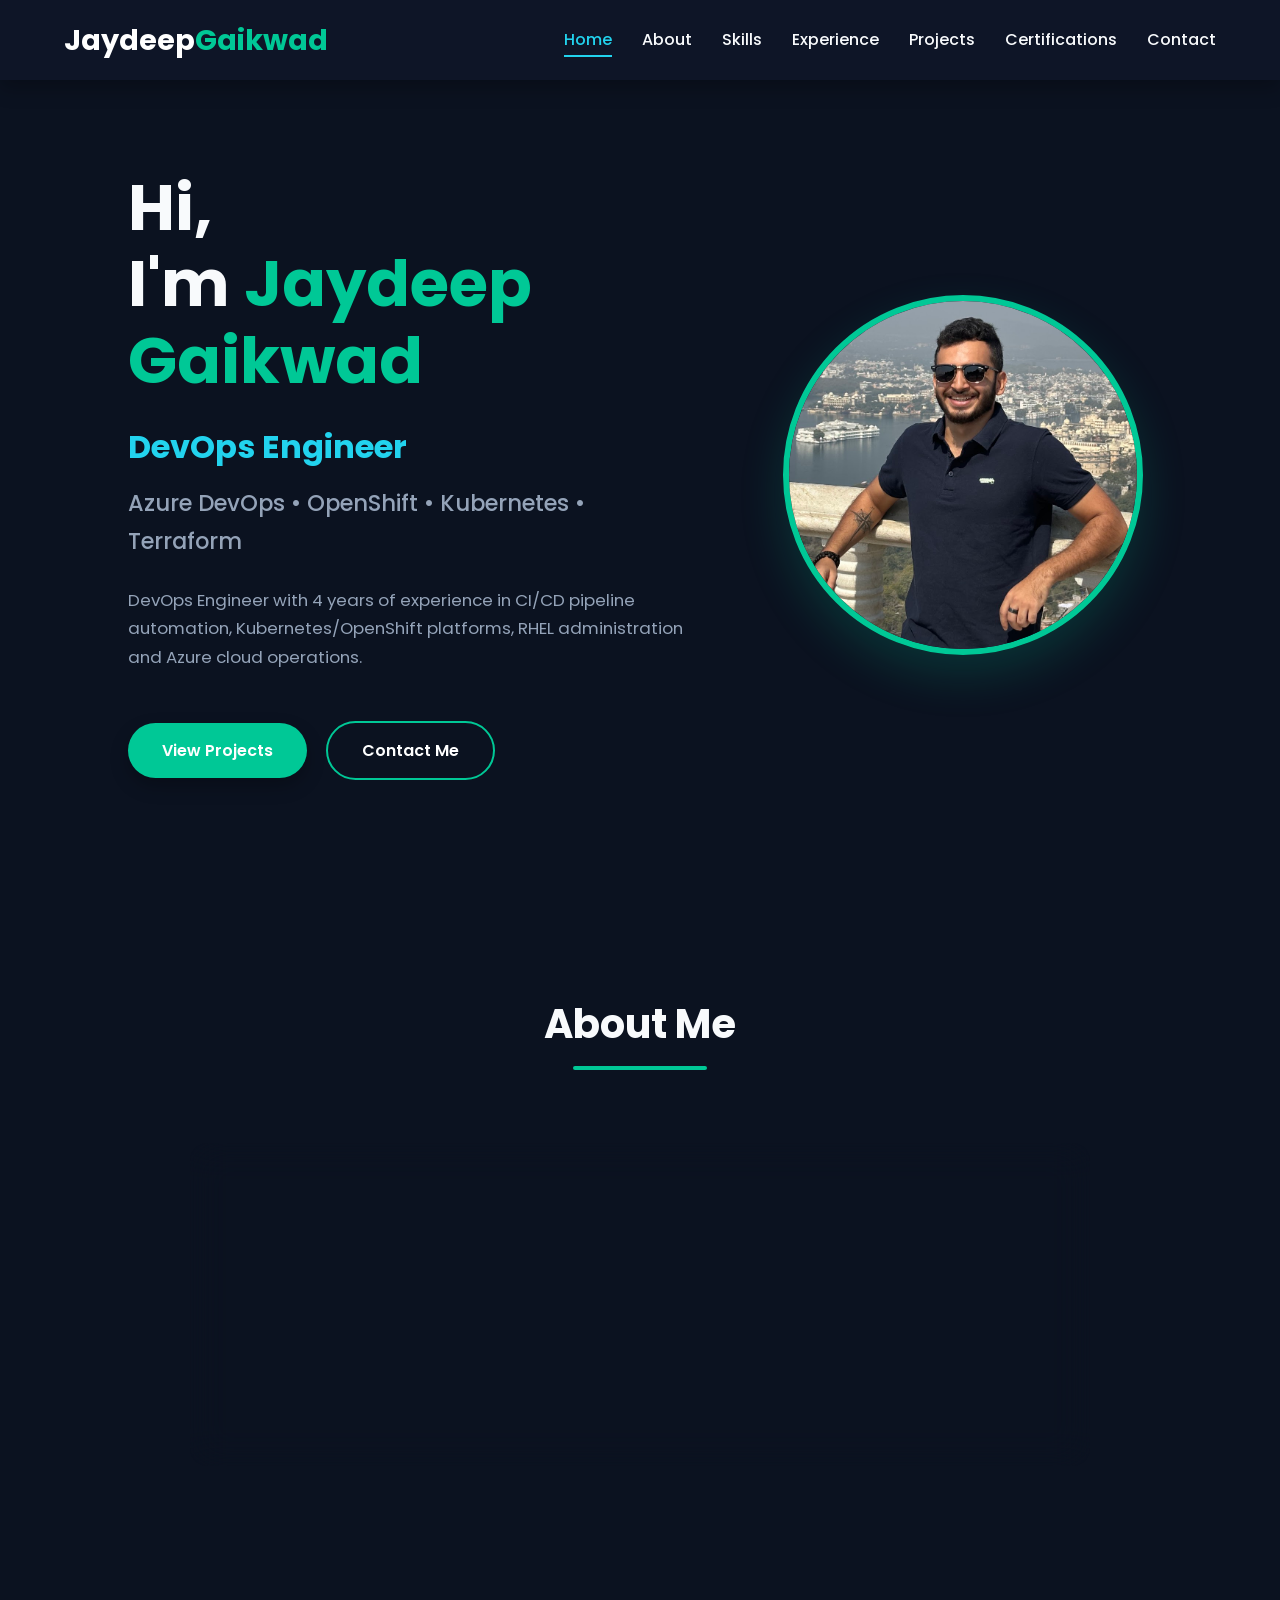
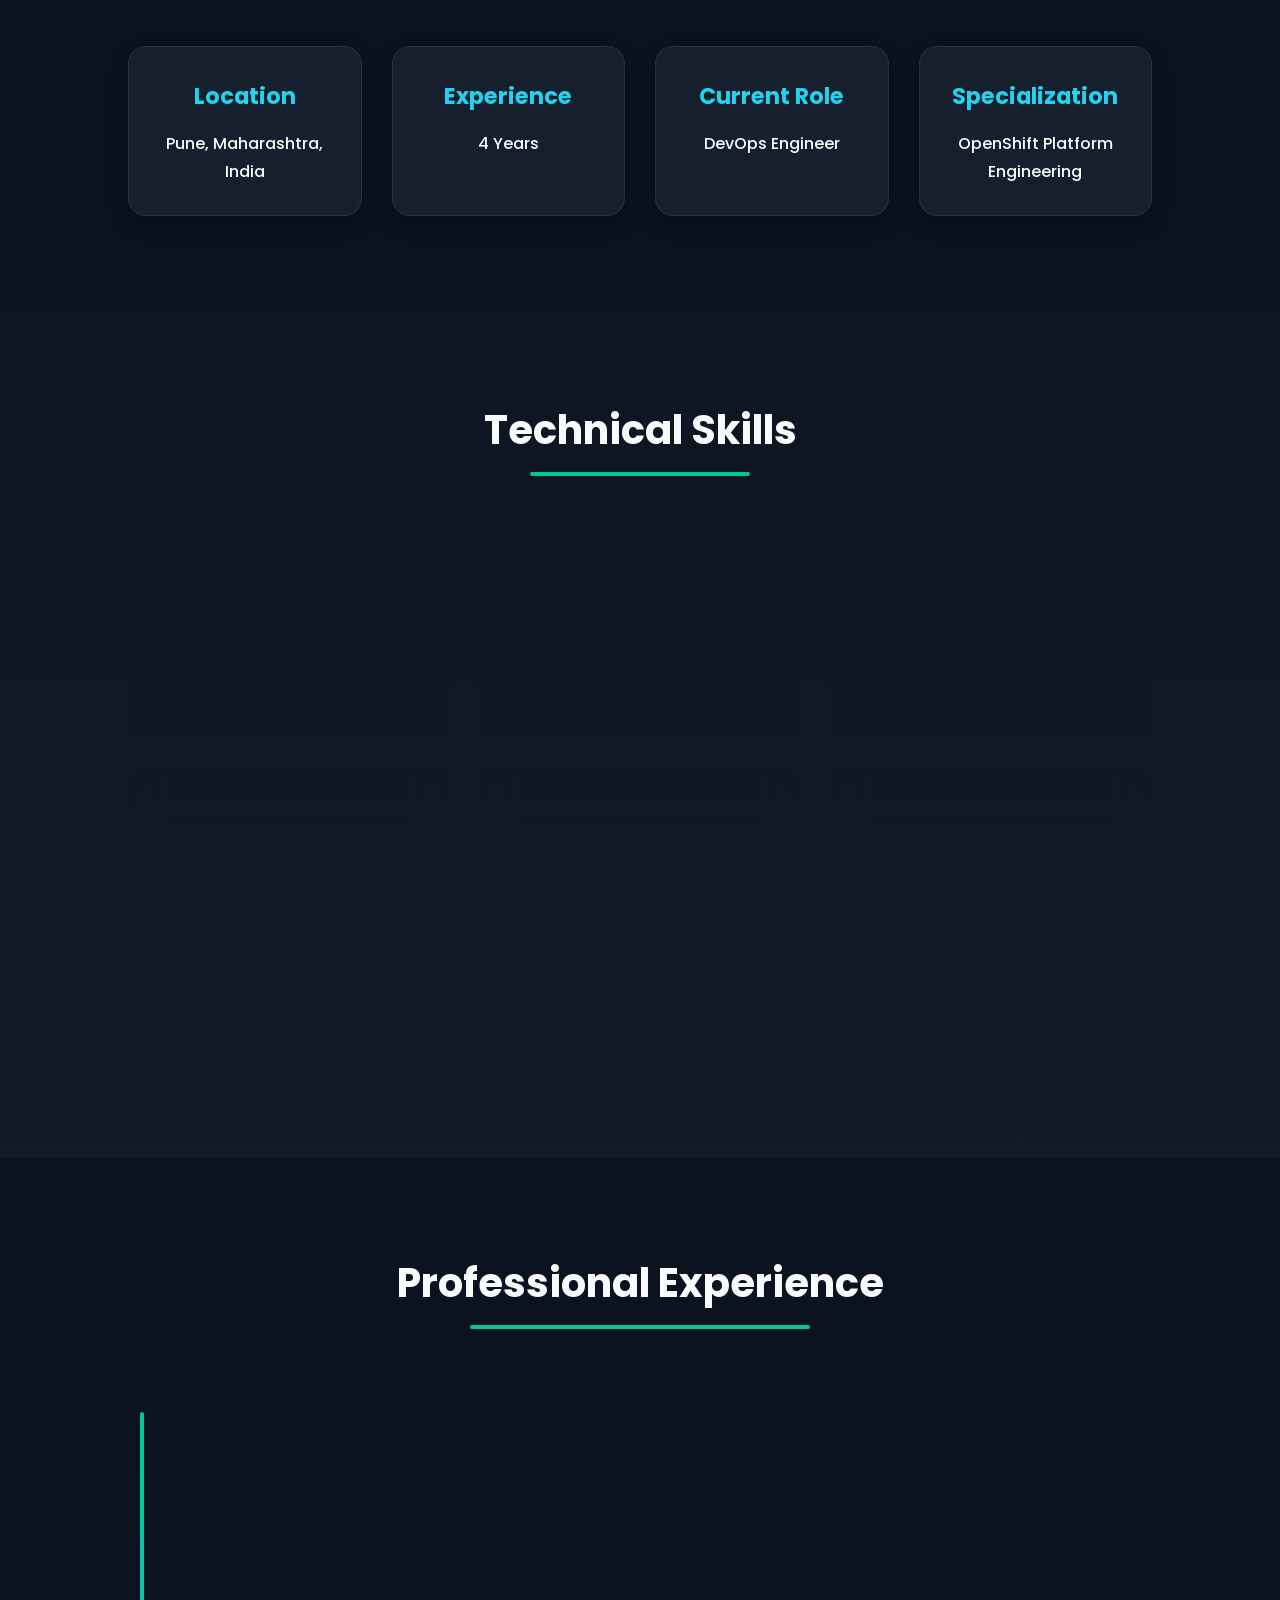
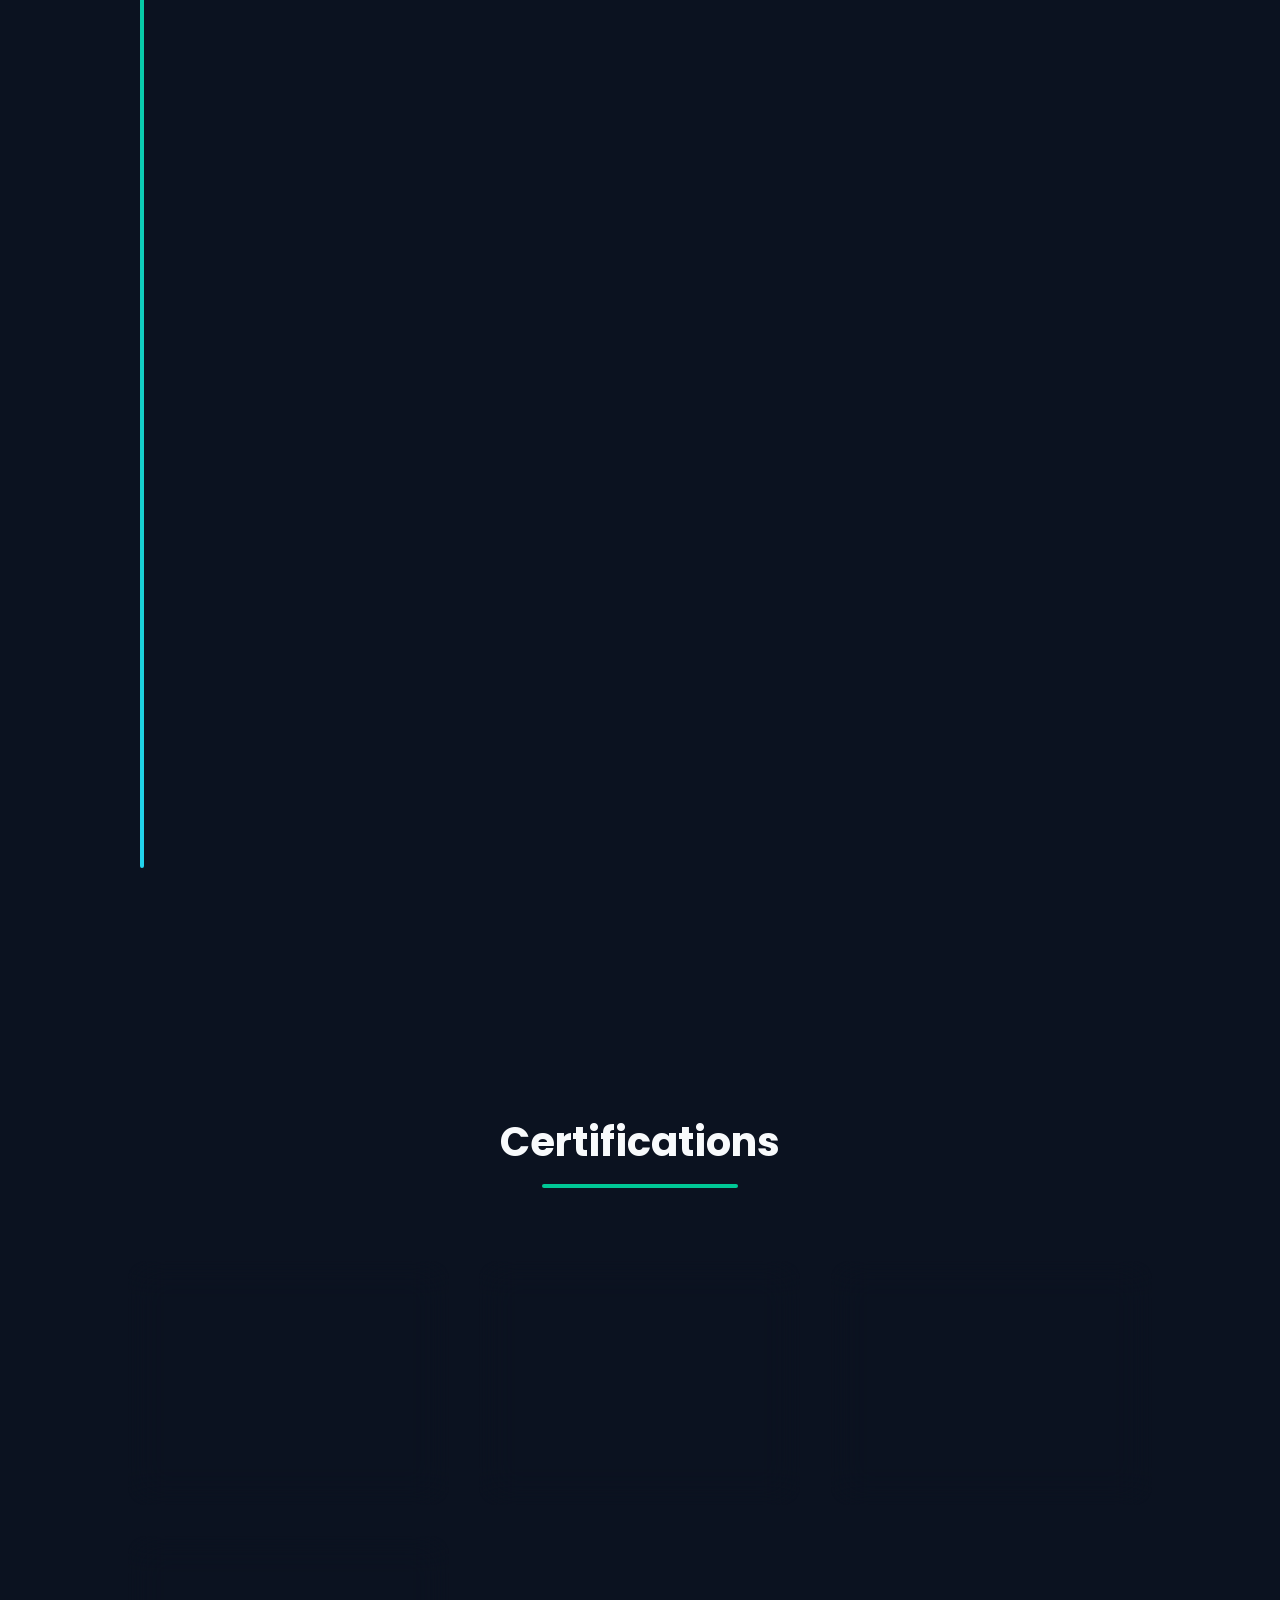
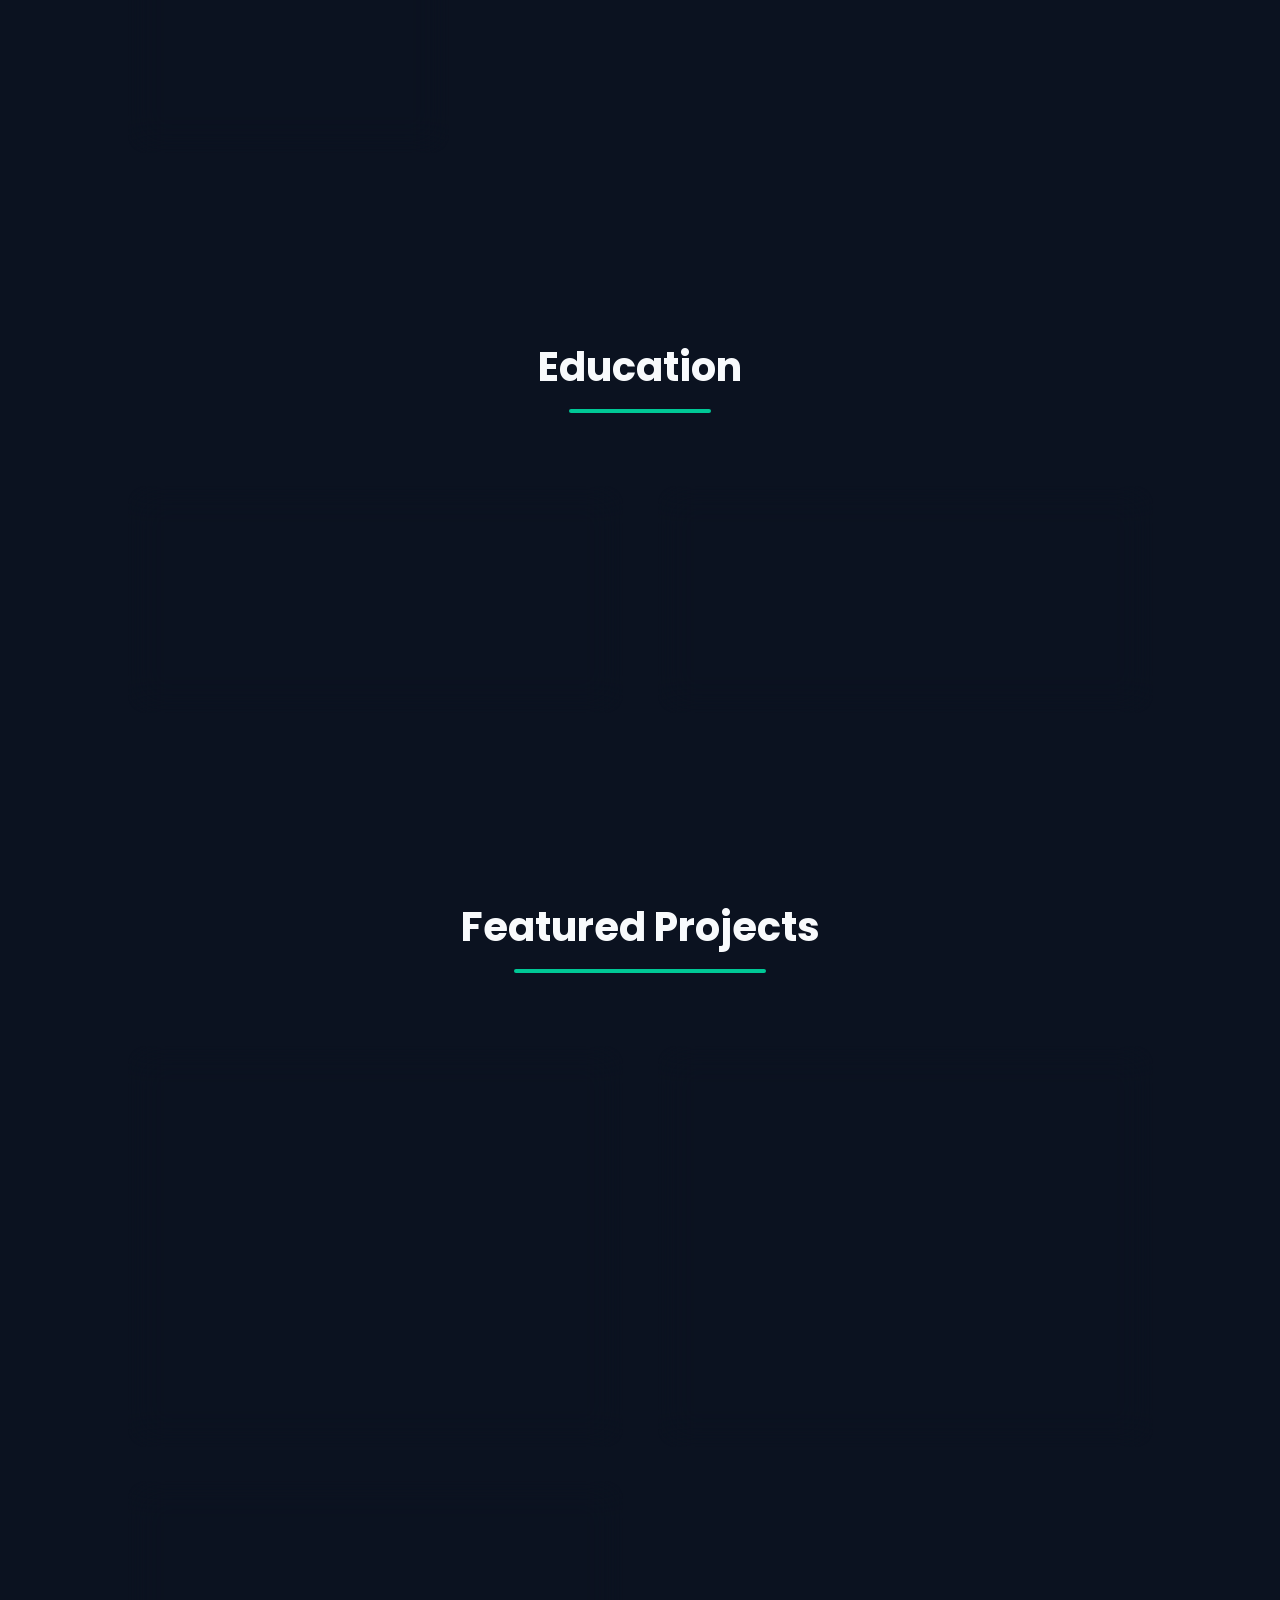
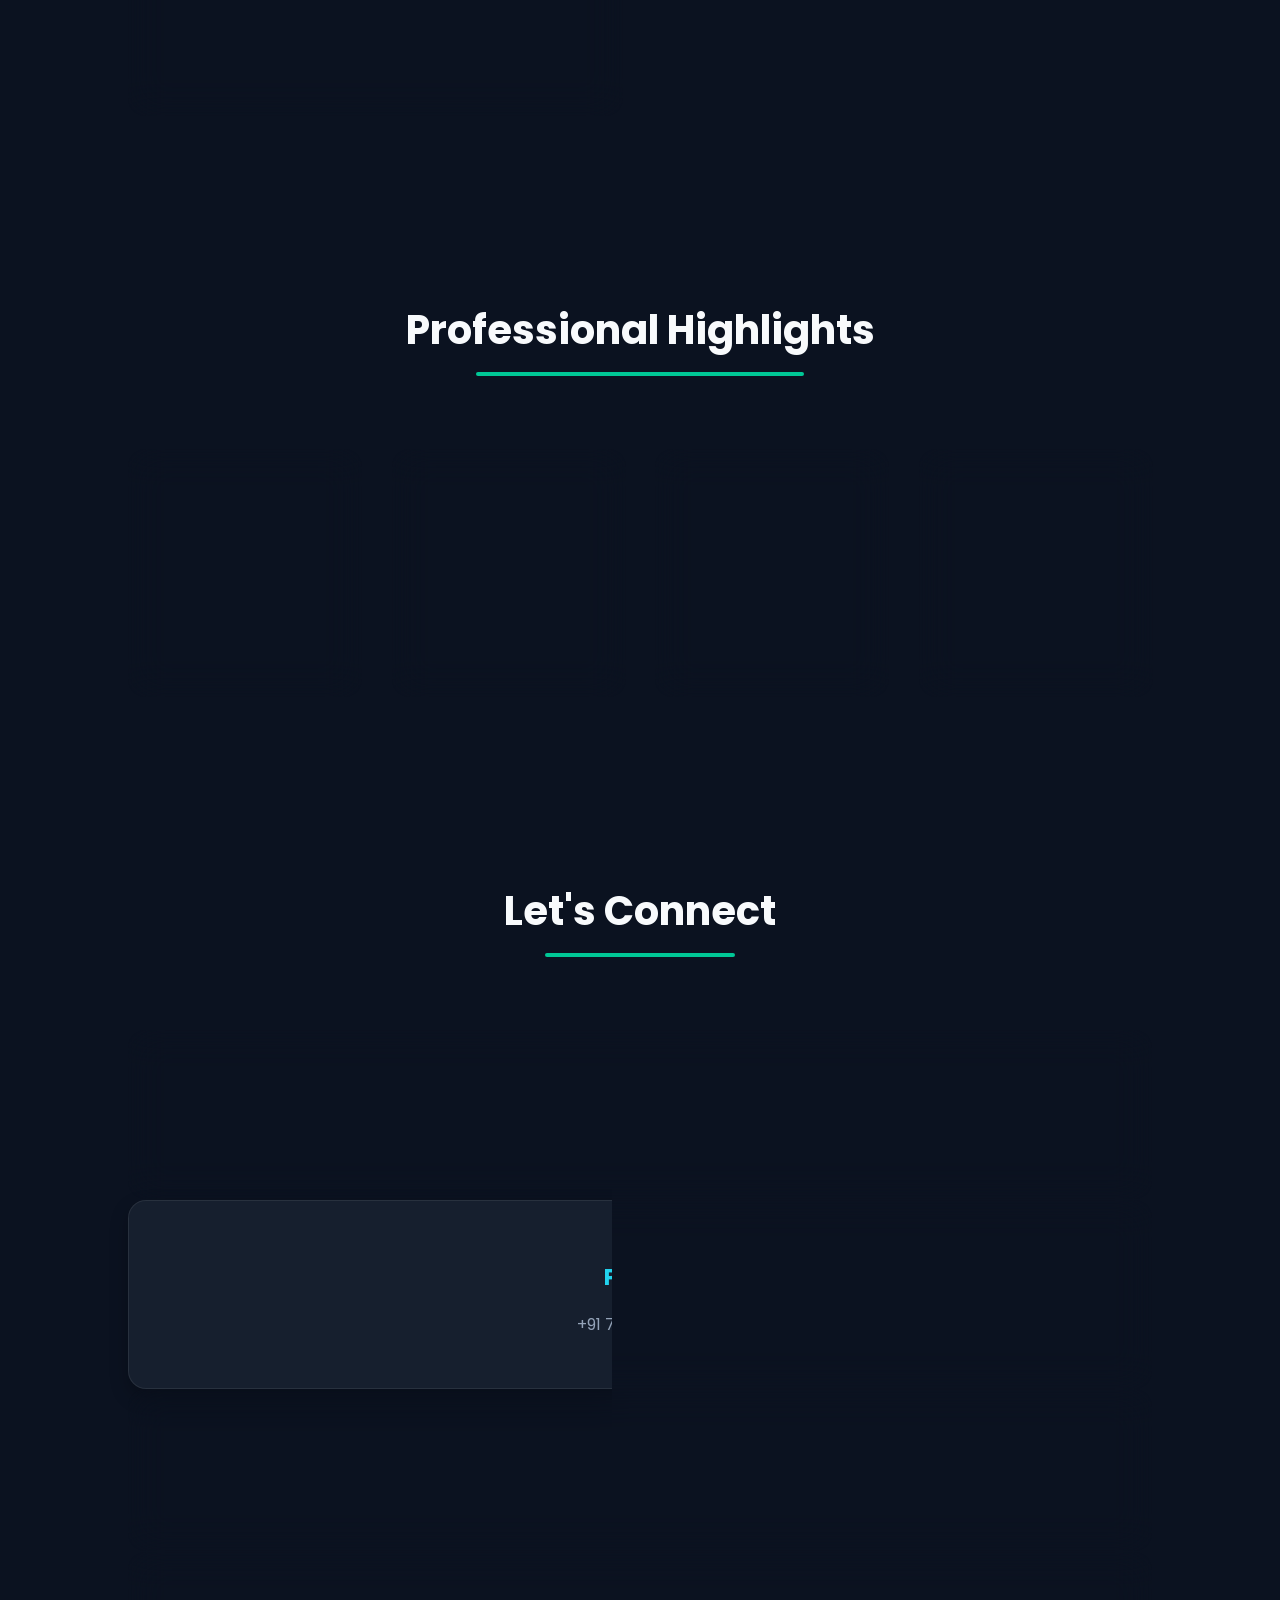
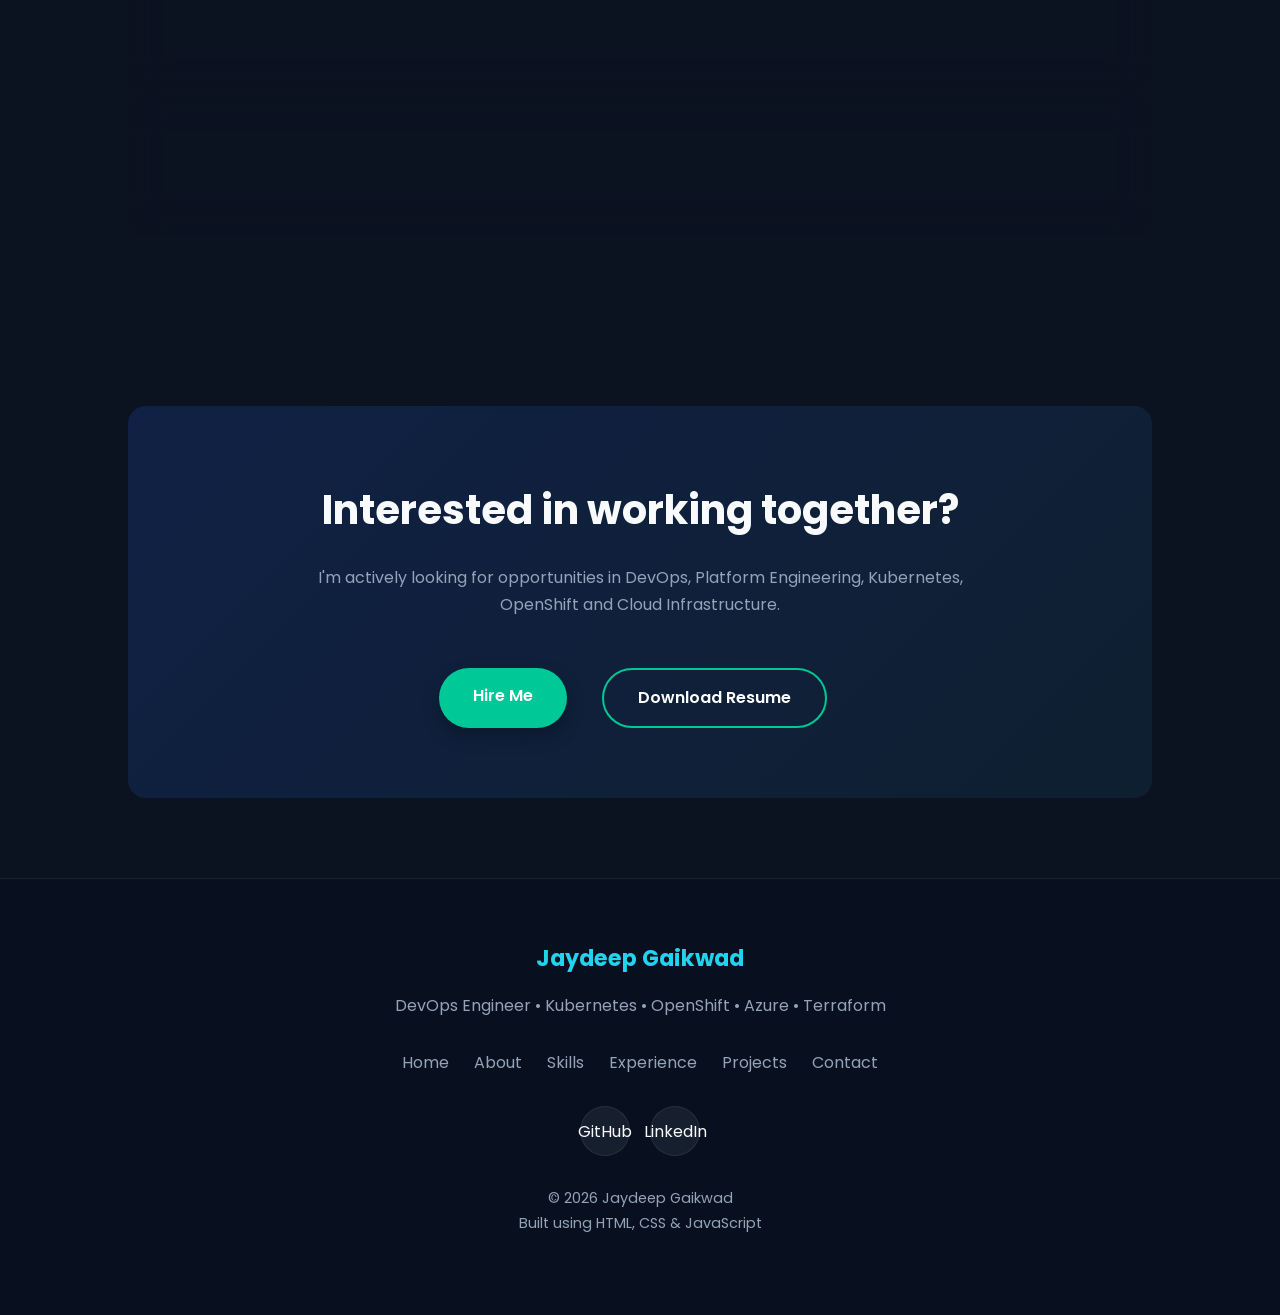
==== commit 25390e1d: "added docker" ====
--- a/index.html
+++ b/index.html
@@ -809,7 +809,7 @@
 
 </footer>
 
-<!-- ================= SCROLL TO TOP ================= -->
+<!-- ============sada===== SCROLL TO TOP ================= -->
 
 <button id="scrollTopBtn">
 
@@ -821,4 +821,4 @@
 
 </body>
 
-</html>+</html> 
